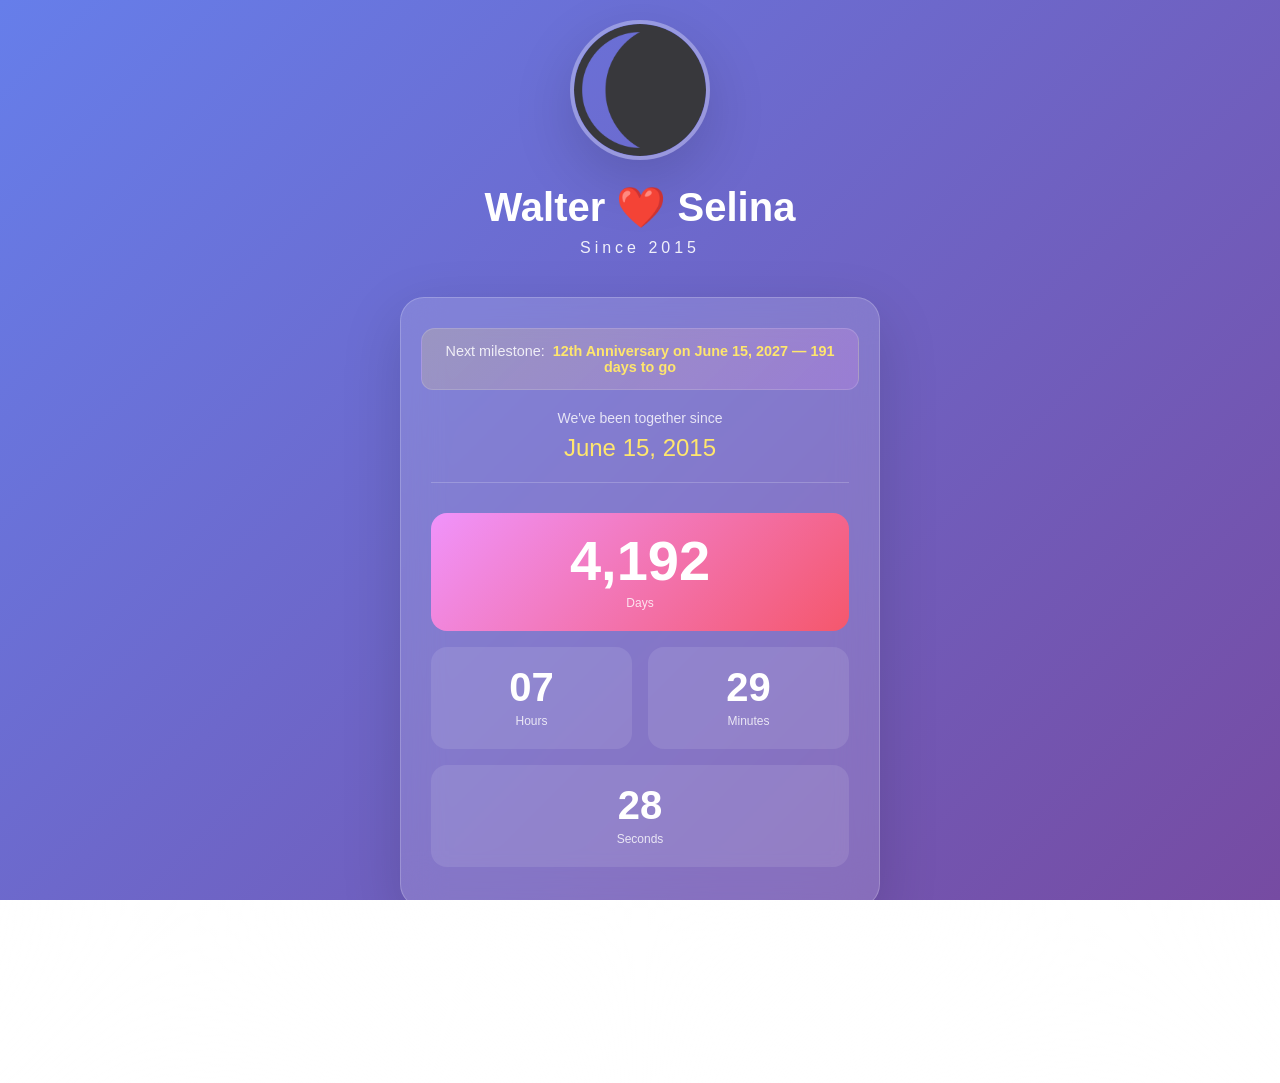
==== index.html @ 0cde4f19 "🎨 Palette: Improve quote widget accessibility and contextual guidance Co-authored-by: meetwk0916 <26" ====
<!DOCTYPE html>
<html lang="en">
<head>
    <meta charset="UTF-8">
    <meta name="viewport" content="width=device-width, initial-scale=1.0, maximum-scale=1.0, user-scalable=no, viewport-fit=cover">
    <meta http-equiv="X-UA-Compatible" content="IE=edge,chrome=1">
    <meta name="format-detection" content="telephone=no">
    <meta name="format-detection" content="email=no">
    <meta name="apple-mobile-web-app-capable" content="yes">
    <meta name="apple-mobile-web-app-status-bar-style" content="black-translucent">
    <meta name="renderer" content="webkit">

    <!-- SEO & Social -->
    <title>Walter & Selina ❤️</title>
    <meta name="description" content="Walter & Selina's love timer. Together since June 15, 2015.">
    <meta name="theme-color" content="#764ba2">
    <meta name="keywords" content="Walter, Selina, love, timer, anniversary">
    <link rel="canonical" href="https://meetwk0916.github.io/">

    <!-- Open Graph -->
    <meta property="og:title" content="Walter & Selina ❤️">
    <meta property="og:description" content="Walter & Selina's love timer. Together since June 15, 2015.">
    <meta property="og:type" content="website">
    <meta property="og:url" content="https://meetwk0916.github.io/">
    <meta property="og:image" content="https://meetwk0916.github.io/assets/img/logo.png">
    <meta property="og:site_name" content="Walter & Selina">

    <!-- Twitter -->
    <meta name="twitter:card" content="summary">
    <meta name="twitter:title" content="Walter & Selina ❤️">
    <meta name="twitter:description" content="Walter & Selina's love timer. Together since June 15, 2015.">
    <meta name="twitter:image" content="https://meetwk0916.github.io/assets/img/logo.png">

    <!-- Favicons -->
    <link rel="shortcut icon" href="/favicon.ico">
    <link rel="icon" type="image/png" href="/favicon.png">
    <link rel="apple-touch-icon" href="/assets/img/favicons/apple-icon-precomposed.png">

    <!-- Styles -->
    <link rel="stylesheet" href="assets/css/love-timer.css">
</head>
<body>
    <div class="bg-animation"></div>
    <canvas id="confettiCanvas" class="confetti-canvas"></canvas>
    <div class="container">
        <div class="profile">
            <img src="assets/img/logo.png" alt="Walter & Selina" class="avatar">
            <h1 class="names">Walter <span role="img" aria-label="love">❤️</span> Selina</h1>
            <p class="subtitle">Since 2015</p>
        </div>

        <div class="anniversary-banner" id="anniversaryBanner"></div>

        <div class="timer-card">
            <div class="milestone-info" id="milestoneInfo"></div>

            <div class="meet-date">
                <p class="meet-label">We've been together since</p>
                <p class="meet-value">June 15, 2015</p>
            </div>

            <div class="timer-grid">
                <div class="timer-item days">
                    <span class="timer-value" id="days">--</span>
                    <span class="timer-label">Days</span>
                </div>
                <div class="timer-item">
                    <span class="timer-value" id="hours">--</span>
                    <span class="timer-label">Hours</span>
                </div>
                <div class="timer-item">
                    <span class="timer-value" id="minutes">--</span>
                    <span class="timer-label">Minutes</span>
                </div>
                <div class="timer-item" style="grid-column: span 2;">
                    <span class="timer-value" id="seconds">--</span>
                    <span class="timer-label">Seconds</span>
                </div>
            </div>
        </div>

        <div class="quote" id="loveQuote" role="button" tabindex="0" aria-describedby="quoteHint" aria-live="polite">
            <div class="quote-text">Loading...</div>
            <div class="quote-author"></div>
            <div class="quote-hint" id="quoteHint"><span class="hint-mouse">Click</span><span class="hint-keyboard">Press Enter</span> for another quote</div>
        </div>
    </div>

    <script src="assets/js/love-timer.js"></script>
</body>
</html>
---- assets/css/love-timer.css ----
/**
 * Walter & Selina Love Timer Styles
 * A romantic, responsive love timer page.
 */

/* Base Reset */
* {
    margin: 0;
    padding: 0;
    box-sizing: border-box;
}

html, body {
    height: 100%;
    font-family: -apple-system, BlinkMacSystemFont, 'Segoe UI', sans-serif;
    background: linear-gradient(135deg, #667eea 0%, #764ba2 100%);
    color: white;
    overflow-x: hidden;
}

/* Animated Background */
.bg-animation {
    position: fixed;
    top: 0;
    left: 0;
    width: 100%;
    height: 100%;
    z-index: -1;
}

.bg-animation::before {
    content: '';
    position: absolute;
    top: -50%;
    left: -50%;
    width: 200%;
    height: 200%;
    background: repeating-conic-gradient(
        from 0deg at 50% 50%,
        transparent 0deg,
        rgba(255, 255, 255, 0.03) 1deg,
        transparent 2deg
    );
    animation: rotate 120s linear infinite;
}

@keyframes rotate {
    from { transform: rotate(0deg); }
    to { transform: rotate(360deg); }
}

/* Layout */
.container {
    min-height: 100vh;
    display: flex;
    flex-direction: column;
    justify-content: center;
    align-items: center;
    padding: 20px;
    position: relative;
    z-index: 1;
}

/* Profile Section */
.profile {
    text-align: center;
    margin-bottom: 40px;
    animation: fadeInDown 1s ease;
}

@keyframes fadeInDown {
    from {
        opacity: 0;
        transform: translateY(-30px);
    }
    to {
        opacity: 1;
        transform: translateY(0);
    }
}

.avatar {
    width: 140px;
    height: 140px;
    border-radius: 50%;
    border: 4px solid rgba(255, 255, 255, 0.3);
    box-shadow: 0 20px 60px rgba(0, 0, 0, 0.15);
    margin-bottom: 20px;
}

.names {
    font-size: 2.5rem;
    font-weight: 700;
    margin-bottom: 8px;
}

.names span {
    display: inline-block;
    animation: heartbeat 1.5s ease-in-out infinite;
}

@keyframes heartbeat {
    0%, 100% { transform: scale(1); }
    50% { transform: scale(1.1); }
}

.subtitle {
    font-size: 1rem;
    opacity: 0.9;
    letter-spacing: 4px;
}

/* Timer Card */
.timer-card {
    background: rgba(255, 255, 255, 0.15);
    backdrop-filter: blur(20px);
    -webkit-backdrop-filter: blur(20px);
    border-radius: 24px;
    padding: 40px 30px;
    width: 100%;
    max-width: 480px;
    box-shadow: 0 20px 60px rgba(0, 0, 0, 0.15);
    border: 1px solid rgba(255, 255, 255, 0.2);
    animation: fadeInUp 1s ease 0.3s both;
}

@keyframes fadeInUp {
    from {
        opacity: 0;
        transform: translateY(30px);
    }
    to {
        opacity: 1;
        transform: translateY(0);
    }
}

.meet-date {
    text-align: center;
    margin-bottom: 30px;
    padding-bottom: 20px;
    border-bottom: 1px solid rgba(255, 255, 255, 0.2);
}

.meet-label {
    font-size: 0.875rem;
    opacity: 0.8;
    margin-bottom: 8px;
}

.meet-value {
    font-size: 1.5rem;
    font-weight: 500;
    color: #FFE66D;
}

.timer-grid {
    display: grid;
    grid-template-columns: repeat(2, 1fr);
    gap: 16px;
}

.timer-item {
    background: rgba(255, 255, 255, 0.1);
    border-radius: 16px;
    padding: 20px 16px;
    text-align: center;
}

.timer-item.days {
    grid-column: span 2;
    background: linear-gradient(135deg, #f093fb 0%, #f5576c 100%);
}

.timer-value {
    font-size: 2.5rem;
    font-weight: 700;
    display: block;
    line-height: 1;
    margin-bottom: 4px;
}

.timer-item.days .timer-value {
    font-size: 3.5rem;
}

.timer-label {
    font-size: 0.75rem;
    opacity: 0.8;
}

/* Quote Section */
.quote {
    margin-top: 40px;
    text-align: center;
    font-style: italic;
    font-size: 1.1rem;
    opacity: 0.9;
    max-width: 450px;
    line-height: 1.8;
    animation: fadeIn 1s ease 0.6s both;
    min-height: 80px;
    display: flex;
    flex-direction: column;
    justify-content: center;
    cursor: pointer;
    transition: opacity 0.2s, transform 0.2s;
    padding: 10px;
    border-radius: 8px;
}

.quote:hover,
.quote:focus-visible {
    opacity: 1;
    transform: scale(1.02);
    background: rgba(255, 255, 255, 0.05);
    outline: 2px solid rgba(255, 255, 255, 0.3);
    outline-offset: 4px;
}

.quote-text {
    margin-bottom: 8px;
    transition: opacity 0.3s;
}

.quote-author {
    font-size: 0.9rem;
    opacity: 0.7;
    font-style: normal;
    transition: opacity 0.3s;
}

.quote-hint {
    font-size: 0.75rem;
    opacity: 0;
    font-style: normal;
    margin-top: 8px;
    transition: opacity 0.2s;
}

.quote:hover .quote-hint,
.quote:focus-visible .quote-hint {
    opacity: 0.7;
}

.hint-keyboard {
    display: none;
}

.quote:focus-visible .hint-mouse {
    display: none;
}

.quote:focus-visible .hint-keyboard {
    display: inline;
}

@keyframes fadeIn {
    from { opacity: 0; }
    to { opacity: 1; }
}

/* Mobile Responsiveness */
@media (max-width: 480px) {
    .names {
        font-size: 2rem;
    }

    .timer-value {
        font-size: 2rem;
    }

    .timer-item.days .timer-value {
        font-size: 2.8rem;
    }

    .avatar {
        width: 120px;
        height: 120px;
    }

    .quote {
        font-size: 1rem;
        padding: 0 10px;
    }
}

/* =========================================================
   Anniversary Milestones
   ========================================================= */

/* Confetti Canvas */
.confetti-canvas {
    position: fixed;
    top: 0;
    left: 0;
    width: 100%;
    height: 100%;
    pointer-events: none;
    z-index: 10;
}

/* Anniversary Banner (between profile and timer-card) */
.anniversary-banner {
    display: none;
    text-align: center;
    margin-bottom: 24px;
    animation: fadeInDown 1s ease both;
}

.anniversary-banner.is-visible {
    display: block;
    background: linear-gradient(135deg, rgba(240, 147, 251, 0.25) 0%, rgba(245, 87, 108, 0.25) 100%);
    backdrop-filter: blur(16px);
    -webkit-backdrop-filter: blur(16px);
    border-radius: 20px;
    padding: 24px 32px;
    border: 1px solid rgba(255, 255, 255, 0.25);
    box-shadow: 0 8px 32px rgba(240, 147, 251, 0.25);
    max-width: 480px;
    width: 100%;
    animation: fadeInDown 0.8s ease both, float 3s ease-in-out infinite;
}

.anniversary-title {
    font-size: 1.75rem;
    font-weight: 700;
    background: linear-gradient(135deg, #f093fb 0%, #f5576c 50%, #FFE66D 100%);
    -webkit-background-clip: text;
    -webkit-text-fill-color: transparent;
    background-clip: text;
    text-shadow: none;
    margin-bottom: 6px;
}

.anniversary-subtitle {
    font-size: 0.95rem;
    opacity: 0.9;
    font-weight: 500;
}

/* Milestone Info (inside timer-card, top) */
.milestone-info {
    display: none;
}

.milestone-info.is-visible {
    display: block;
    text-align: center;
    margin: -10px -10px 20px -10px;
    padding: 14px 16px;
    background: linear-gradient(135deg, rgba(255, 230, 109, 0.2) 0%, rgba(240, 147, 251, 0.2) 100%);
    border-radius: 14px 14px 12px 12px;
    border: 1px solid rgba(255, 255, 255, 0.15);
    font-size: 0.9rem;
    animation: fadeIn 0.8s ease both;
}

.milestone-label {
    opacity: 0.85;
    margin-right: 4px;
}

.milestone-value {
    font-weight: 700;
    color: #FFE66D;
}

/* Anniversary Active State for Timer Card */
.timer-card.is-anniversary {
    border: 2px solid rgba(255, 230, 109, 0.6);
    box-shadow: 0 0 40px rgba(240, 147, 251, 0.3), 0 20px 60px rgba(0, 0, 0, 0.15);
    animation: anniversaryGlow 2s ease-in-out infinite alternate;
}

@keyframes anniversaryGlow {
    from {
        box-shadow: 0 0 40px rgba(240, 147, 251, 0.3), 0 20px 60px rgba(0, 0, 0, 0.15);
    }
    to {
        box-shadow: 0 0 60px rgba(255, 230, 109, 0.4), 0 20px 60px rgba(0, 0, 0, 0.15);
    }
}

@keyframes float {
    0%, 100% { transform: translateY(0); }
    50% { transform: translateY(-6px); }
}

/* Mobile adjustments for anniversary */
@media (max-width: 480px) {
    .anniversary-title {
        font-size: 1.35rem;
    }

    .anniversary-banner.is-visible {
        padding: 18px 20px;
        margin-bottom: 16px;
    }

    .milestone-info.is-visible {
        font-size: 0.82rem;
        margin: -6px -6px 14px -6px;
        padding: 10px 12px;
    }
}
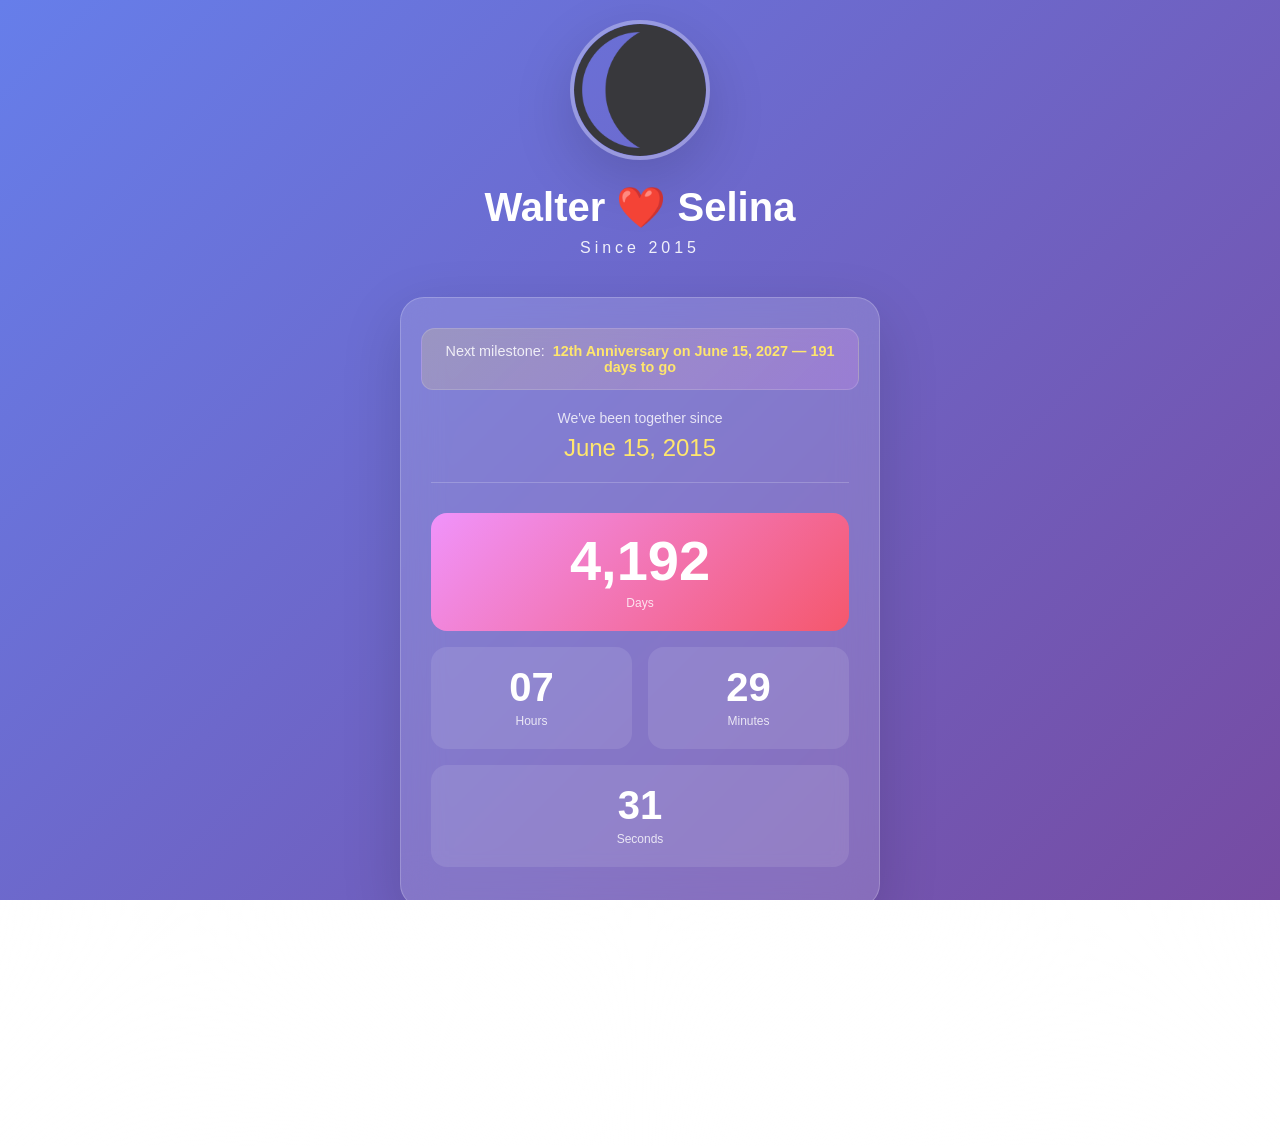
==== commit cd48d123: "🎨 Palette: Improve quote generator accessibility and keyboard hints Co-authored-by: meetwk0916 <2645" ====
--- a/index.html
+++ b/index.html
@@ -79,10 +79,10 @@
             </div>
         </div>
 
-        <div class="quote" id="loveQuote" role="button" tabindex="0" aria-describedby="quoteHint" aria-live="polite">
-            <div class="quote-text">Loading...</div>
-            <div class="quote-author"></div>
-            <div class="quote-hint" id="quoteHint"><span class="hint-mouse">Click</span><span class="hint-keyboard">Press Enter</span> for another quote</div>
+        <div class="quote" id="loveQuote" role="button" tabindex="0" aria-describedby="quoteHint">
+            <div class="quote-text" aria-live="polite">Loading...</div>
+            <div class="quote-author" aria-live="polite"></div>
+            <div class="quote-hint" id="quoteHint">Click or press Enter for another quote</div>
         </div>
     </div>
 
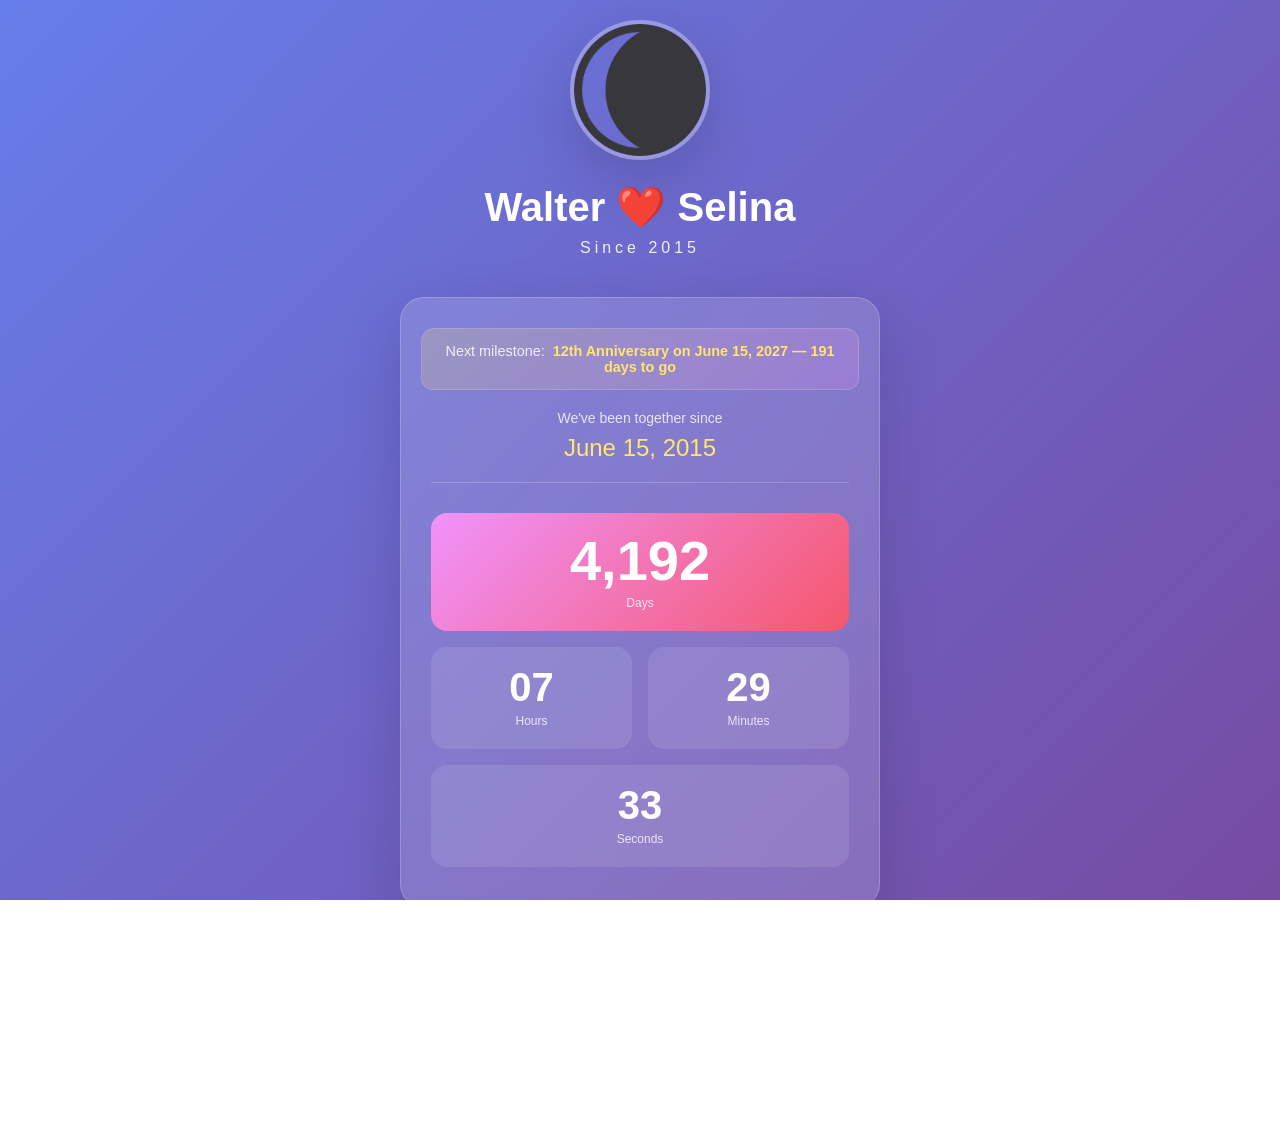
==== commit e72d28a1: "🎨 Palette: Improve quote interaction accessibility - Added `aria-live="polite"` to the quote contain" ====
--- a/index.html
+++ b/index.html
@@ -79,9 +79,9 @@
             </div>
         </div>
 
-        <div class="quote" id="loveQuote" role="button" tabindex="0" aria-describedby="quoteHint">
-            <div class="quote-text" aria-live="polite">Loading...</div>
-            <div class="quote-author" aria-live="polite"></div>
+        <div class="quote" id="loveQuote" role="button" tabindex="0" aria-describedby="quoteHint" aria-live="polite">
+            <div class="quote-text">Loading...</div>
+            <div class="quote-author"></div>
             <div class="quote-hint" id="quoteHint">Click or press Enter for another quote</div>
         </div>
     </div>
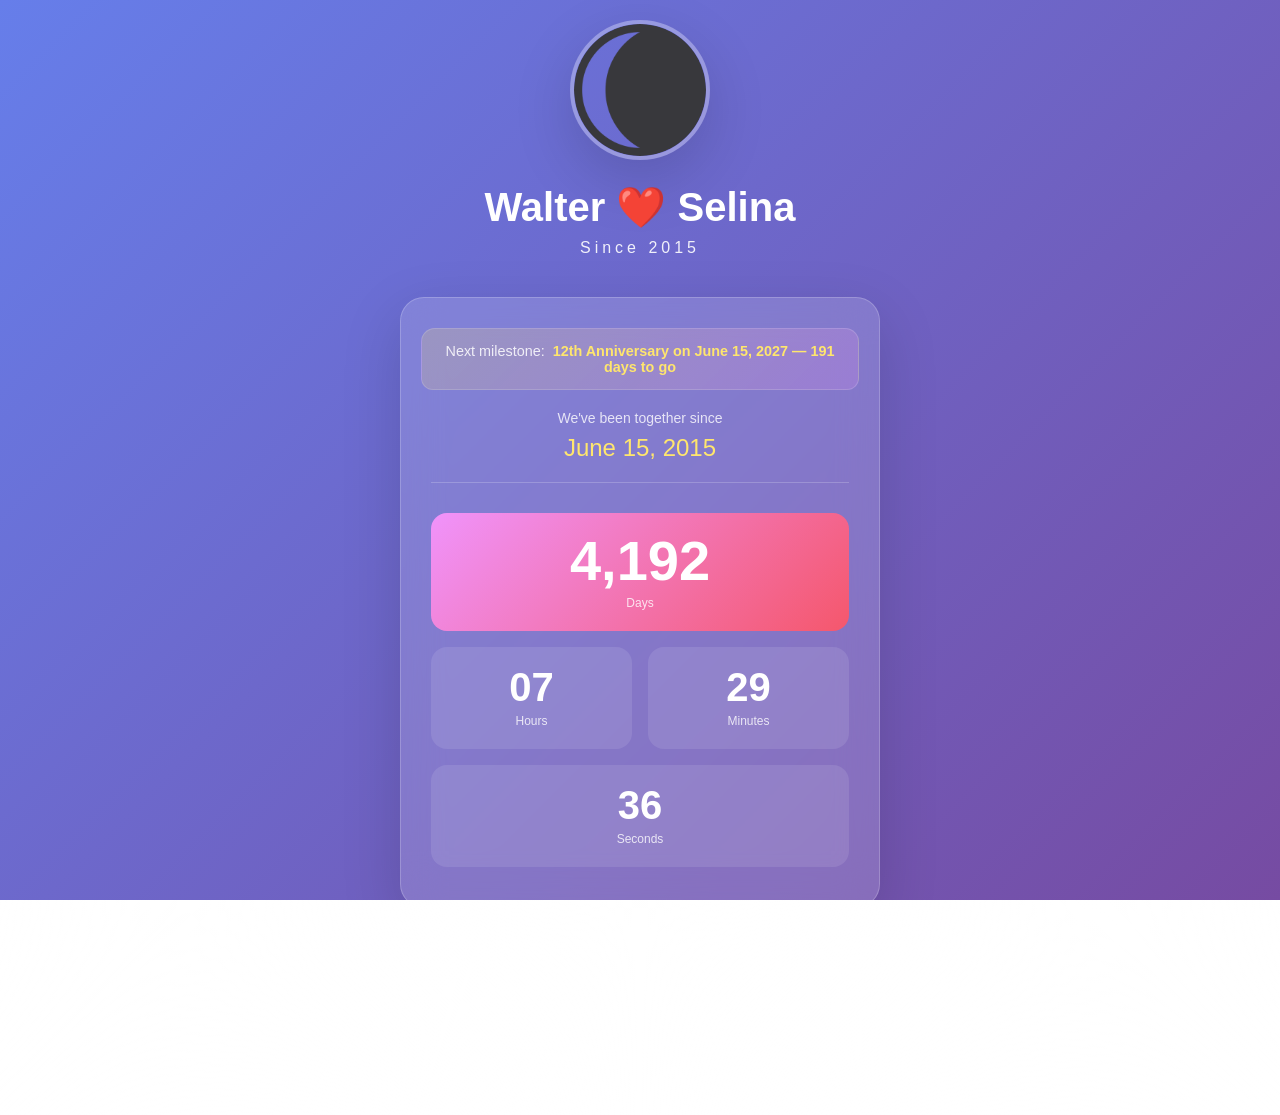
==== commit 9537723f: "🎨 Palette: Inclusive interaction hints & dynamic content accessibility - Added `aria-live="polite"` " ====
--- a/index.html
+++ b/index.html
@@ -49,10 +49,10 @@
             <p class="subtitle">Since 2015</p>
         </div>
 
-        <div class="anniversary-banner" id="anniversaryBanner"></div>
+        <div class="anniversary-banner" id="anniversaryBanner" aria-live="polite"></div>
 
         <div class="timer-card">
-            <div class="milestone-info" id="milestoneInfo"></div>
+            <div class="milestone-info" id="milestoneInfo" aria-live="polite"></div>
 
             <div class="meet-date">
                 <p class="meet-label">We've been together since</p>
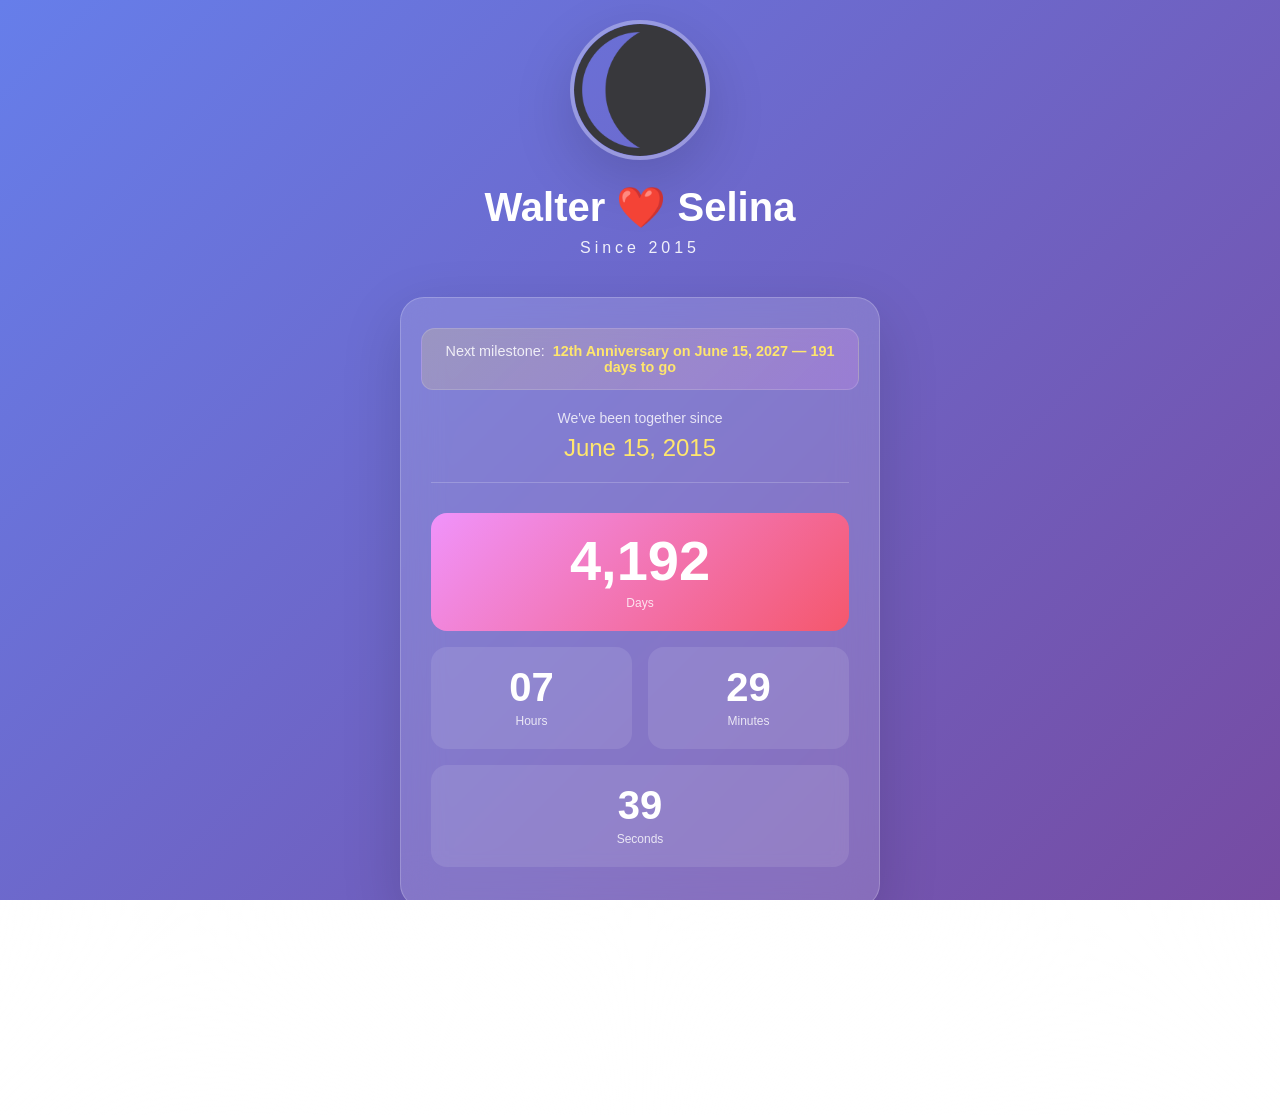
==== commit f4417e6b: "🎨 Palette: Enhance quote container accessibility and interactions Co-authored-by: meetwk0916 <264559" ====
--- a/index.html
+++ b/index.html
@@ -49,10 +49,10 @@
             <p class="subtitle">Since 2015</p>
         </div>
 
-        <div class="anniversary-banner" id="anniversaryBanner" aria-live="polite"></div>
+        <div class="anniversary-banner" id="anniversaryBanner"></div>
 
         <div class="timer-card">
-            <div class="milestone-info" id="milestoneInfo" aria-live="polite"></div>
+            <div class="milestone-info" id="milestoneInfo"></div>
 
             <div class="meet-date">
                 <p class="meet-label">We've been together since</p>
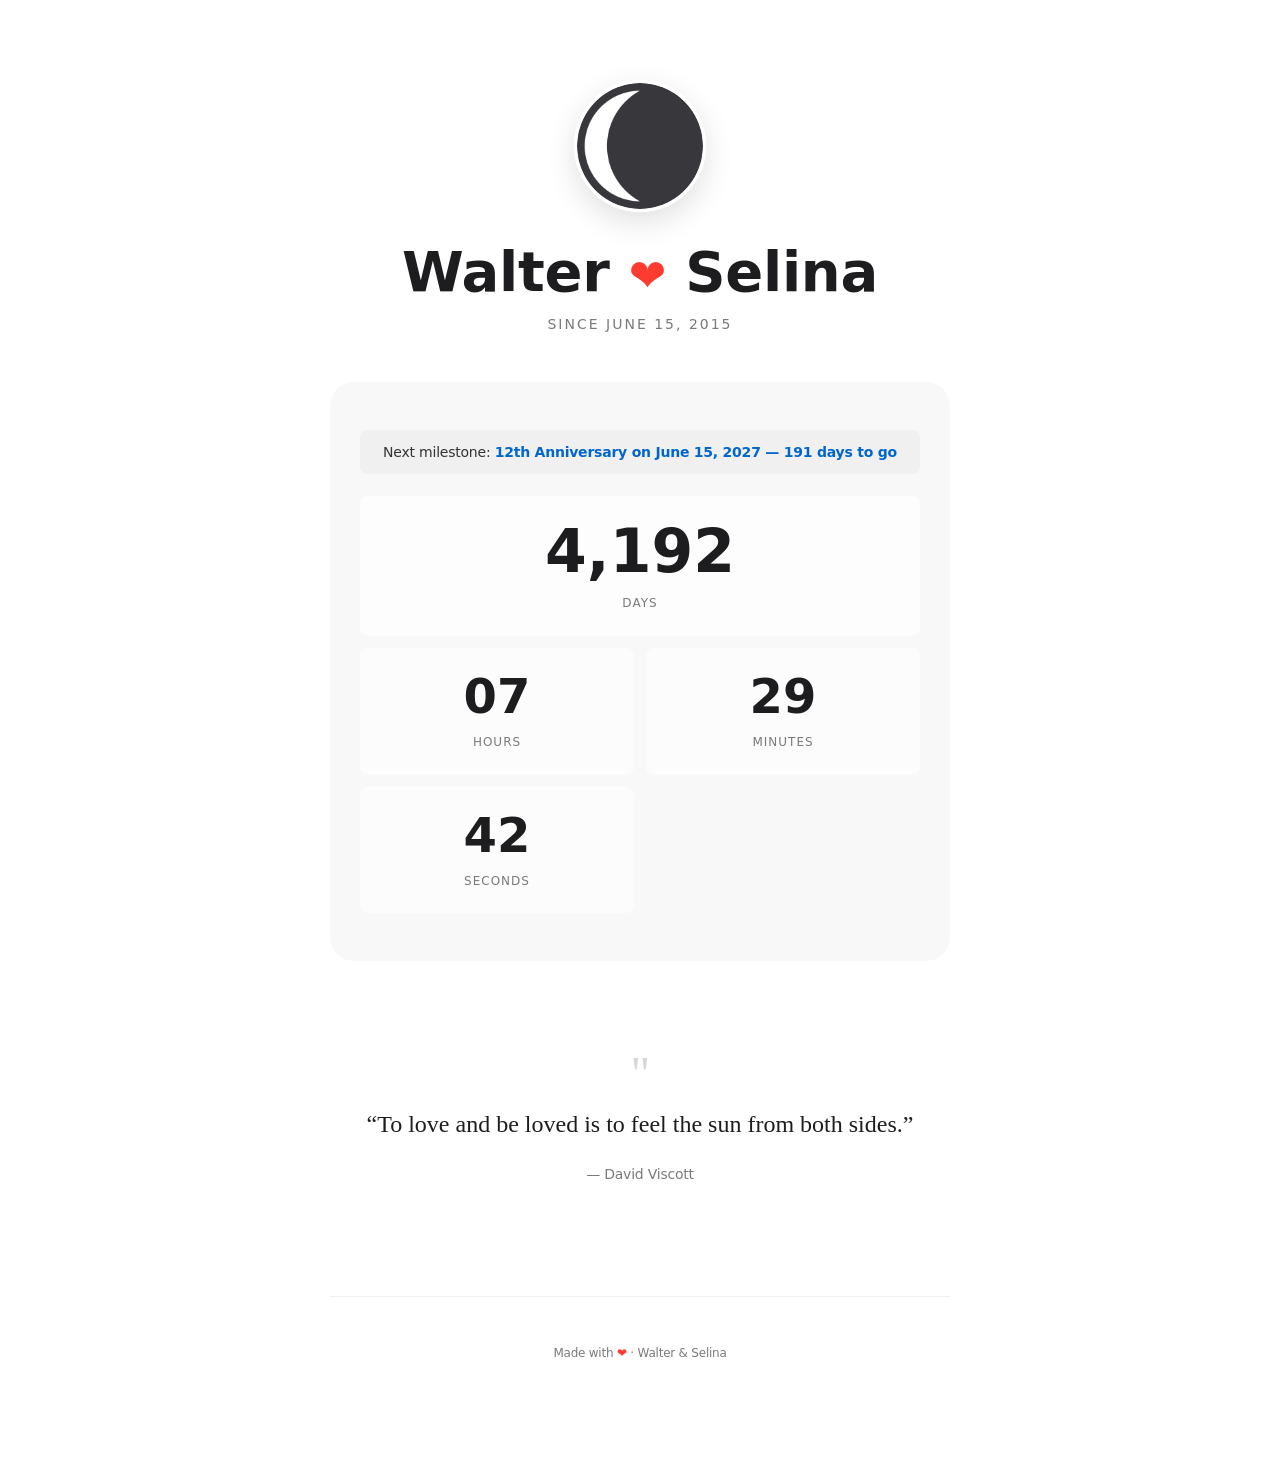
==== commit b8efcbba: "♻️ redesign: Apple DESIGN.md style for love timer homepage Complete visual overhaul inspired by Appl" ====
--- a/index.html
+++ b/index.html
@@ -2,18 +2,17 @@
 <html lang="en">
 <head>
     <meta charset="UTF-8">
-    <meta name="viewport" content="width=device-width, initial-scale=1.0, maximum-scale=1.0, user-scalable=no, viewport-fit=cover">
+    <meta name="viewport" content="width=device-width, initial-scale=1.0, viewport-fit=cover">
     <meta http-equiv="X-UA-Compatible" content="IE=edge,chrome=1">
-    <meta name="format-detection" content="telephone=no">
-    <meta name="format-detection" content="email=no">
+    <meta name="format-detection" content="telephone=no,email=no">
     <meta name="apple-mobile-web-app-capable" content="yes">
     <meta name="apple-mobile-web-app-status-bar-style" content="black-translucent">
     <meta name="renderer" content="webkit">
+    <meta name="theme-color" content="#ffffff">
 
     <!-- SEO & Social -->
-    <title>Walter & Selina ❤️</title>
+    <title>Walter &amp; Selina ❤️</title>
     <meta name="description" content="Walter & Selina's love timer. Together since June 15, 2015.">
-    <meta name="theme-color" content="#764ba2">
     <meta name="keywords" content="Walter, Selina, love, timer, anniversary">
     <link rel="canonical" href="https://meetwk0916.github.io/">
 
@@ -36,56 +35,859 @@
     <link rel="icon" type="image/png" href="/favicon.png">
     <link rel="apple-touch-icon" href="/assets/img/favicons/apple-icon-precomposed.png">
 
-    <!-- Styles -->
-    <link rel="stylesheet" href="assets/css/love-timer.css">
+    <style>
+        /* =========================================================
+           Apple Design Tokens — Walter ❤️ Selina Love Timer
+           Inspired by Apple's DESIGN.md
+           ========================================================= */
+
+        /* --- Apple Color Tokens --- */
+        :root {
+            --canvas: #ffffff;
+            --canvas-parchment: #f5f5f7;
+            --ink: #1d1d1f;
+            --ink-muted-80: #333333;
+            --ink-muted-48: #7a7a7a;
+            --primary: #0066cc;
+            --primary-focus: #0071e3;
+            --primary-on-dark: #2997ff;
+            --hairline: #e0e0e0;
+            --divider-soft: #f0f0f0;
+
+            /* Typography tokens */
+            --font-display: "SF Pro Display", "SF Pro Text", system-ui, -apple-system, BlinkMacSystemFont, "Helvetica Neue", sans-serif;
+            --font-body: "SF Pro Text", "SF Pro Display", system-ui, -apple-system, BlinkMacSystemFont, "Helvetica Neue", sans-serif;
+
+            /* Rounded tokens */
+            --radius-sm: 8px;
+            --radius-md: 14px;
+            --radius-lg: 18px;
+            --radius-xl: 24px;
+            --radius-pill: 9999px;
+
+            /* Spacing tokens */
+            --space-xs: 5px;
+            --space-sm: 12px;
+            --space-md: 22px;
+            --space-lg: 30px;
+            --space-xl: 48px;
+            --space-2xl: 64px;
+            --space-3xl: 80px;
+            --space-section: 100px;
+        }
+
+        /* --- Reset --- */
+        *, *::before, *::after {
+            margin: 0;
+            padding: 0;
+            box-sizing: border-box;
+        }
+
+        html {
+            -webkit-font-smoothing: antialiased;
+            -moz-osx-font-smoothing: grayscale;
+            text-rendering: optimizeLegibility;
+        }
+
+        body {
+            font-family: var(--font-body);
+            font-size: 17px;
+            font-weight: 400;
+            line-height: 1.47;
+            letter-spacing: -0.374px;
+            color: var(--ink);
+            background: var(--canvas);
+            overflow-x: hidden;
+            min-height: 100dvh;
+            display: flex;
+            flex-direction: column;
+            align-items: center;
+        }
+
+        /* --- Confetti Canvas (fixed overlay) --- */
+        #confettiCanvas {
+            position: fixed;
+            top: 0;
+            left: 0;
+            width: 100%;
+            height: 100%;
+            pointer-events: none;
+            z-index: 100;
+        }
+
+        /* --- Main Container --- */
+        main {
+            width: 100%;
+            max-width: 680px;
+            padding: var(--space-3xl) var(--space-lg) var(--space-2xl);
+            display: flex;
+            flex-direction: column;
+            align-items: center;
+        }
+
+        /* =========================================================
+           Profile Section
+           ========================================================= */
+
+        .profile-section {
+            display: flex;
+            flex-direction: column;
+            align-items: center;
+            text-align: center;
+            padding-bottom: var(--space-xl);
+        }
+
+        .avatar {
+            width: 132px;
+            height: 132px;
+            border-radius: 50%;
+            border: 3px solid var(--canvas);
+            box-shadow: 0 10px 30px rgba(0, 0, 0, 0.12);
+            margin-bottom: var(--space-lg);
+            display: block;
+            /* product photo — single shadow allowed */
+        }
+
+        .hero-name {
+            font-family: var(--font-display);
+            font-size: 48px;
+            font-weight: 600;
+            line-height: 1.07;
+            letter-spacing: -0.28px;
+            color: var(--ink);
+            margin-bottom: var(--space-sm);
+        }
+
+        .hero-name .heart-emoji {
+            display: inline-block;
+            font-size: 0.8em;
+            vertical-align: middle;
+            color: #ff3b30;
+        }
+
+        .since-date {
+            font-family: var(--font-body);
+            font-size: 14px;
+            font-weight: 400;
+            line-height: 1.43;
+            letter-spacing: -0.224px;
+            color: var(--ink-muted-48);
+            text-transform: uppercase;
+            letter-spacing: 2px;
+        }
+
+        /* =========================================================
+           Anniversary Banner
+           ========================================================= */
+
+        .anniversary-banner {
+            display: none;
+            width: 100%;
+            text-align: center;
+            padding: var(--space-lg) var(--space-md);
+            margin-bottom: var(--space-md);
+            background: var(--canvas-parchment);
+            border-radius: var(--radius-xl);
+            animation: fadeScaleIn 0.8s ease both;
+        }
+
+        .anniversary-banner.is-visible {
+            display: block;
+        }
+
+        .anniversary-title {
+            font-family: var(--font-display);
+            font-size: 28px;
+            font-weight: 600;
+            line-height: 1.14;
+            letter-spacing: 0.196px;
+            color: var(--primary);
+            margin-bottom: var(--space-xs);
+        }
+
+        .anniversary-subtitle {
+            font-family: var(--font-body);
+            font-size: 14px;
+            font-weight: 400;
+            line-height: 1.43;
+            letter-spacing: -0.224px;
+            color: var(--ink-muted-48);
+        }
+
+        @keyframes fadeScaleIn {
+            from {
+                opacity: 0;
+                transform: scale(0.96);
+            }
+            to {
+                opacity: 1;
+                transform: scale(1);
+            }
+        }
+
+        /* =========================================================
+           Timer Card — Frosted Glass
+           ========================================================= */
+
+        .timer-card {
+            width: 100%;
+            background: rgba(245, 245, 247, 0.72);
+            backdrop-filter: blur(20px) saturate(180%);
+            -webkit-backdrop-filter: blur(20px) saturate(180%);
+            border-radius: var(--radius-xl);
+            padding: var(--space-xl) var(--space-lg);
+            margin-bottom: var(--space-2xl);
+            /* No shadow — UI chrome does not cast shadows in Apple design */
+        }
+
+        .milestone-info {
+            display: none;
+            text-align: center;
+            margin-bottom: var(--space-md);
+            padding: var(--space-sm) var(--space-md);
+            background: var(--divider-soft);
+            border-radius: var(--radius-sm);
+            font-size: 14px;
+            font-weight: 400;
+            line-height: 1.43;
+            letter-spacing: -0.224px;
+            color: var(--ink-muted-80);
+        }
+
+        .milestone-info.is-visible {
+            display: block;
+        }
+
+        .milestone-value {
+            color: var(--primary);
+            font-weight: 600;
+        }
+
+        /* --- Timer Grid --- */
+        .timer-grid {
+            display: grid;
+            grid-template-columns: 1fr 1fr;
+            gap: var(--space-sm);
+        }
+
+        .timer-item {
+            background: rgba(255, 255, 255, 0.55);
+            border-radius: var(--radius-sm);
+            padding: var(--space-md) var(--space-sm);
+            text-align: center;
+            /* No shadow — Apple rule */
+        }
+
+        .timer-item.days {
+            grid-column: 1 / -1;
+            background: rgba(255, 255, 255, 0.7);
+        }
+
+        .timer-value {
+            font-family: var(--font-display);
+            font-size: 40px;
+            font-weight: 600;
+            line-height: 1.1;
+            letter-spacing: 0;
+            font-variant-numeric: tabular-nums;
+            display: block;
+            color: var(--ink);
+            margin-bottom: var(--space-xs);
+        }
+
+        .timer-item.days .timer-value {
+            font-size: 52px;
+        }
+
+        .timer-label {
+            font-family: var(--font-body);
+            font-size: 12px;
+            font-weight: 400;
+            line-height: 1.0;
+            letter-spacing: -0.12px;
+            color: var(--ink-muted-48);
+            text-transform: uppercase;
+            letter-spacing: 1px;
+        }
+
+        /* Anniversary glow (very subtle, on border only) */
+        .timer-card.is-anniversary {
+            border: 1.5px solid var(--primary);
+        }
+
+        /* =========================================================
+           Quote Section
+           ========================================================= */
+
+        .quote-section {
+            width: 100%;
+            text-align: center;
+            cursor: pointer;
+            padding: var(--space-lg) var(--space-md);
+            margin-bottom: var(--space-xl);
+            border-radius: var(--radius-lg);
+            transition: background 0.2s ease;
+            min-height: 120px;
+            display: flex;
+            flex-direction: column;
+            align-items: center;
+            justify-content: center;
+            outline: none;
+        }
+
+        .quote-section:hover,
+        .quote-section:focus-visible {
+            background: var(--canvas-parchment);
+        }
+
+        .quote-section:focus-visible {
+            outline: 2px solid var(--primary-focus);
+            outline-offset: 2px;
+        }
+
+        .quote-mark {
+            font-family: "Georgia", "Times New Roman", serif;
+            font-size: 48px;
+            font-weight: 400;
+            line-height: 0.8;
+            color: var(--ink-muted-48);
+            opacity: 0.3;
+            margin-bottom: var(--space-sm);
+            user-select: none;
+        }
+
+        .quote-text {
+            font-family: "Georgia", "Times New Roman", serif;
+            font-size: 22px;
+            font-weight: 400;
+            line-height: 1.5;
+            letter-spacing: 0;
+            color: var(--ink);
+            transition: opacity 0.3s ease;
+            max-width: 580px;
+            margin: 0 auto;
+        }
+
+        .quote-author {
+            font-family: var(--font-body);
+            font-size: 14px;
+            font-weight: 400;
+            line-height: 1.43;
+            letter-spacing: -0.224px;
+            color: var(--ink-muted-48);
+            margin-top: var(--space-md);
+            transition: opacity 0.3s ease;
+        }
+
+        .quote-hint {
+            font-family: var(--font-body);
+            font-size: 12px;
+            font-weight: 400;
+            line-height: 1.0;
+            letter-spacing: -0.12px;
+            color: var(--primary);
+            margin-top: var(--space-md);
+            opacity: 0;
+            transition: opacity 0.2s ease;
+        }
+
+        .quote-section:hover .quote-hint,
+        .quote-section:focus-visible .quote-hint {
+            opacity: 0.7;
+        }
+
+        /* =========================================================
+           Footer
+           ========================================================= */
+
+        .page-footer {
+            width: 100%;
+            max-width: 680px;
+            padding: var(--space-xl) var(--space-lg);
+            text-align: center;
+            border-top: 1px solid var(--divider-soft);
+            margin-top: auto;
+        }
+
+        .footer-text {
+            font-family: var(--font-body);
+            font-size: 12px;
+            font-weight: 400;
+            line-height: 1.43;
+            letter-spacing: -0.224px;
+            color: var(--ink-muted-48);
+        }
+
+        .footer-heart {
+            color: #ff3b30;
+        }
+
+        /* =========================================================
+           Responsive
+           ========================================================= */
+
+        @media (max-width: 734px) {
+            main {
+                padding: var(--space-2xl) var(--space-md) var(--space-xl);
+            }
+
+            .hero-name {
+                font-size: 36px;
+                letter-spacing: -0.2px;
+            }
+
+            .avatar {
+                width: 108px;
+                height: 108px;
+                margin-bottom: var(--space-md);
+            }
+
+            .timer-card {
+                padding: var(--space-lg) var(--space-md);
+            }
+
+            .timer-value {
+                font-size: 32px;
+            }
+
+            .timer-item.days .timer-value {
+                font-size: 40px;
+            }
+
+            .timer-grid {
+                gap: var(--space-xs);
+            }
+
+            .timer-item {
+                padding: var(--space-sm) var(--space-xs);
+            }
+
+            .quote-text {
+                font-size: 19px;
+            }
+        }
+
+        @media (max-width: 480px) {
+            .hero-name {
+                font-size: 28px;
+                letter-spacing: -0.15px;
+            }
+
+            .avatar {
+                width: 88px;
+                height: 88px;
+            }
+
+            .timer-value {
+                font-size: 26px;
+            }
+
+            .timer-item.days .timer-value {
+                font-size: 34px;
+            }
+
+            .timer-label {
+                font-size: 10px;
+            }
+
+            .quote-text {
+                font-size: 17px;
+            }
+
+            .anniversary-title {
+                font-size: 22px;
+            }
+        }
+
+        @media (min-width: 1068px) {
+            .hero-name {
+                font-size: 56px;
+            }
+
+            .timer-value {
+                font-size: 48px;
+            }
+
+            .timer-item.days .timer-value {
+                font-size: 60px;
+            }
+
+            .quote-text {
+                font-size: 24px;
+            }
+        }
+
+        /* =========================================================
+           Utility Animations
+           ========================================================= */
+
+        @keyframes fadeIn {
+            from { opacity: 0; }
+            to   { opacity: 1; }
+        }
+
+        @keyframes slideUp {
+            from {
+                opacity: 0;
+                transform: translateY(12px);
+            }
+            to {
+                opacity: 1;
+                transform: translateY(0);
+            }
+        }
+
+        .animate-in {
+            animation: slideUp 0.6s ease both;
+        }
+
+        .animate-in-delay-1 { animation-delay: 0.1s; }
+        .animate-in-delay-2 { animation-delay: 0.2s; }
+        .animate-in-delay-3 { animation-delay: 0.3s; }
+    </style>
 </head>
 <body>
-    <div class="bg-animation"></div>
-    <canvas id="confettiCanvas" class="confetti-canvas"></canvas>
-    <div class="container">
-        <div class="profile">
-            <img src="assets/img/logo.png" alt="Walter & Selina" class="avatar">
-            <h1 class="names">Walter <span role="img" aria-label="love">❤️</span> Selina</h1>
-            <p class="subtitle">Since 2015</p>
-        </div>
-
-        <div class="anniversary-banner" id="anniversaryBanner"></div>
-
-        <div class="timer-card">
-            <div class="milestone-info" id="milestoneInfo"></div>
-
-            <div class="meet-date">
-                <p class="meet-label">We've been together since</p>
-                <p class="meet-value">June 15, 2015</p>
-            </div>
+
+    <!-- Confetti Canvas -->
+    <canvas id="confettiCanvas" aria-hidden="true"></canvas>
+
+    <!-- Main Content -->
+    <main>
+        <!-- Profile -->
+        <section class="profile-section animate-in animate-in-delay-1">
+            <img src="assets/img/logo.png" alt="Walter & Selina" class="avatar" width="132" height="132">
+            <h1 class="hero-name">Walter <span class="heart-emoji" role="img" aria-label="love">❤️</span> Selina</h1>
+            <p class="since-date">Since June 15, 2015</p>
+        </section>
+
+        <!-- Anniversary Banner -->
+        <div id="anniversaryBanner" class="anniversary-banner" aria-live="polite"></div>
+
+        <!-- Timer Card (Frosted Glass) -->
+        <div class="timer-card animate-in animate-in-delay-2" id="timerCard">
+            <div id="milestoneInfo" class="milestone-info"></div>
 
             <div class="timer-grid">
                 <div class="timer-item days">
-                    <span class="timer-value" id="days">--</span>
+                    <span class="timer-value" id="days" aria-label="days">--</span>
                     <span class="timer-label">Days</span>
                 </div>
                 <div class="timer-item">
-                    <span class="timer-value" id="hours">--</span>
+                    <span class="timer-value" id="hours" aria-label="hours">--</span>
                     <span class="timer-label">Hours</span>
                 </div>
                 <div class="timer-item">
-                    <span class="timer-value" id="minutes">--</span>
+                    <span class="timer-value" id="minutes" aria-label="minutes">--</span>
                     <span class="timer-label">Minutes</span>
                 </div>
-                <div class="timer-item" style="grid-column: span 2;">
-                    <span class="timer-value" id="seconds">--</span>
+                <div class="timer-item">
+                    <span class="timer-value" id="seconds" aria-label="seconds">--</span>
                     <span class="timer-label">Seconds</span>
                 </div>
             </div>
         </div>
 
-        <div class="quote" id="loveQuote" role="button" tabindex="0" aria-describedby="quoteHint" aria-live="polite">
-            <div class="quote-text">Loading...</div>
-            <div class="quote-author"></div>
-            <div class="quote-hint" id="quoteHint">Click or press Enter for another quote</div>
+        <!-- Quote Section -->
+        <div class="quote-section animate-in animate-in-delay-3"
+             id="loveQuote"
+             role="button"
+             tabindex="0"
+             aria-label="Click to see another love quote">
+            <div class="quote-mark" aria-hidden="true">"</div>
+            <div class="quote-text" id="quoteText">Loading...</div>
+            <div class="quote-author" id="quoteAuthor"></div>
+            <div class="quote-hint">Click for another quote</div>
         </div>
-    </div>
-
-    <script src="assets/js/love-timer.js"></script>
+
+        <!-- Footer -->
+        <footer class="page-footer">
+            <p class="footer-text">Made with <span class="footer-heart">❤️</span> &middot; Walter &amp; Selina</p>
+        </footer>
+    </main>
+
+    <script>
+        /* =========================================================
+           Walter ❤️ Selina Love Timer — Apple Style
+           All functionality preserved: timer, quotes, confetti, anniversaries
+           ========================================================= */
+
+        (function () {
+            'use strict';
+
+            // ─── Configuration ───────────────────────────────────────
+            const MEET_DATE = new Date(2015, 5, 15, 0, 0, 0);
+            const MS_DAY  = 86400000;
+            const MS_HOUR = 3600000;
+            const MS_MIN  = 60000;
+            const MS_SEC  = 1000;
+
+            // ─── Love Quotes ─────────────────────────────────────────
+            const loveQuotes = [
+                { text: "Love is composed of a single soul inhabiting two bodies.", author: "Aristotle" },
+                { text: "The best thing to hold onto in life is each other.", author: "Audrey Hepburn" },
+                { text: "I have found the one whom my soul loves.", author: "Song of Solomon" },
+                { text: "In all the world, there is no heart for me like yours.", author: "Maya Angelou" },
+                { text: "To love and be loved is to feel the sun from both sides.", author: "David Viscott" },
+                { text: "You don't love someone for their looks, or their clothes, or for their fancy car, but because they sing a song only you can hear.", author: "Oscar Wilde" },
+                { text: "If I know what love is, it is because of you.", author: "Hermann Hesse" },
+                { text: "I would rather spend one lifetime with you, than face all the ages of this world alone.", author: "J.R.R. Tolkien" },
+                { text: "You are my sun, my moon, and all my stars.", author: "E.E. Cummings" },
+                { text: "Being deeply loved by someone gives you strength, while loving someone deeply gives you courage.", author: "Lao Tzu" },
+                { text: "Love isn't something you find. Love is something that finds you.", author: "Loretta Young" },
+                { text: "The greatest thing you'll ever learn is just to love and be loved in return.", author: "Eden Ahbez" },
+                { text: "I saw that you were perfect, and so I loved you. Then I saw that you were not perfect and I loved you even more.", author: "Angelita Lim" },
+                { text: "You are the finest, loveliest, tenderest, and most beautiful person I have ever known—and even that is an understatement.", author: "F. Scott Fitzgerald" },
+                { text: "For the two of us, home isn't a place. It is a person. And we are finally home.", author: "Stephanie Perkins" },
+                { text: "I've tried so many times to think of a new way to say it, and it's still I love you.", author: "Zelda Fitzgerald" },
+                { text: "I swear I couldn't love you more than I do right now, and yet I know I will tomorrow.", author: "Leo Christopher" },
+                { text: "If you live to be a hundred, I want to live to be a hundred minus one day so I never have to live without you.", author: "A.A. Milne" },
+                { text: "To the world you may be one person, but to one person you are the world.", author: "Bill Wilson" },
+                { text: "Love is not about how many days, months, or years you have been together. Love is about how much you love each other every single day.", author: "Unknown" }
+            ];
+
+            // ─── DOM Cache ───────────────────────────────────────────
+            const $ = (sel, ctx) => (ctx || document).querySelector(sel);
+
+            const els = {
+                days:      $('#days'),
+                hours:     $('#hours'),
+                minutes:   $('#minutes'),
+                seconds:   $('#seconds'),
+                quote:     $('#loveQuote'),
+                quoteText: $('#quoteText'),
+                quoteAuthor: $('#quoteAuthor'),
+                banner:    $('#anniversaryBanner'),
+                milestone: $('#milestoneInfo'),
+                timerCard: $('#timerCard'),
+                canvas:    $('#confettiCanvas')
+            };
+
+            let lastQuoteIdx = -1;
+
+            // ─── Timer ───────────────────────────────────────────────
+            function updateTimer() {
+                var now = Date.now();
+                var diff = now - MEET_DATE.getTime();
+
+                var days    = Math.floor(diff / MS_DAY);
+                var hours   = Math.floor((diff % MS_DAY) / MS_HOUR);
+                var minutes = Math.floor((diff % MS_HOUR) / MS_MIN);
+                var seconds = Math.floor((diff % MS_MIN) / MS_SEC);
+
+                if (els.days)    els.days.textContent    = days.toLocaleString();
+                if (els.hours)   els.hours.textContent   = String(hours).padStart(2, '0');
+                if (els.minutes) els.minutes.textContent = String(minutes).padStart(2, '0');
+                if (els.seconds) els.seconds.textContent = String(seconds).padStart(2, '0');
+            }
+
+            // ─── Quotes ──────────────────────────────────────────────
+            function showQuote() {
+                if (!els.quoteText || !els.quoteAuthor) return;
+
+                var idx;
+                if (loveQuotes.length > 1) {
+                    do { idx = Math.floor(Math.random() * loveQuotes.length); }
+                    while (idx === lastQuoteIdx);
+                } else {
+                    idx = 0;
+                }
+                lastQuoteIdx = idx;
+                var q = loveQuotes[idx];
+
+                // Crossfade
+                els.quoteText.style.opacity = '0';
+                els.quoteAuthor.style.opacity = '0';
+
+                setTimeout(function () {
+                    els.quoteText.textContent = '\u201c' + q.text + '\u201d';
+                    els.quoteAuthor.textContent = '\u2014 ' + q.author;
+                    els.quoteText.style.opacity = '1';
+                    els.quoteAuthor.style.opacity = '1';
+                }, 250);
+            }
+
+            // ─── Anniversary ─────────────────────────────────────────
+            function getOrdinal(n) {
+                var s = ['th', 'st', 'nd', 'rd'];
+                var v = n % 100;
+                return n + (s[(v - 20) % 10] || s[v] || s[0]);
+            }
+
+            function getAnniversaryInfo() {
+                var now = new Date();
+                var y = now.getFullYear();
+                var m = now.getMonth();
+                var d = now.getDate();
+
+                var my = MEET_DATE.getFullYear();
+                var mm = MEET_DATE.getMonth();
+                var md = MEET_DATE.getDate();
+
+                var years = y - my;
+                var isAnniv = (m === mm && d === md);
+
+                var next = new Date(y, mm, md);
+                if (next < now) next = new Date(y + 1, mm, md);
+                var daysUntil = Math.ceil((next - now) / MS_DAY);
+
+                return { isAnniversary: isAnniv, years: years, nextDate: next, daysUntil: daysUntil };
+            }
+
+            function initMilestones() {
+                var info = getAnniversaryInfo();
+                var banner = els.banner;
+                var milestone = els.milestone;
+                var card = els.timerCard;
+
+                if (info.isAnniversary && info.years > 0) {
+                    // Show banner
+                    var ord = getOrdinal(info.years);
+                    banner.innerHTML =
+                        '<div class="anniversary-title">Happy ' + ord + ' Anniversary!</div>' +
+                        '<div class="anniversary-subtitle">' + info.years + ' years of love and counting</div>';
+                    banner.classList.add('is-visible');
+
+                    // Card glow
+                    if (card) card.classList.add('is-anniversary');
+
+                    // Launch confetti
+                    if (els.canvas) {
+                        startConfetti(els.canvas, 10000);
+                    }
+                } else {
+                    // Show milestone countdown
+                    var nextOrd = getOrdinal(info.years + 1);
+                    var dateStr = info.nextDate.toLocaleDateString('en-US', {
+                        month: 'long', day: 'numeric', year: 'numeric'
+                    });
+                    milestone.innerHTML =
+                        '<span class="milestone-label">Next milestone:</span> ' +
+                        '<span class="milestone-value">' + nextOrd + ' Anniversary on ' + dateStr +
+                        ' \u2014 ' + info.daysUntil + ' days to go</span>';
+                    milestone.classList.add('is-visible');
+                }
+            }
+
+            // ─── Confetti Particle System ────────────────────────────
+            function startConfetti(canvas, duration) {
+                var ctx = canvas.getContext('2d');
+                var W, H;
+                var particles = [];
+                var running = true;
+                var endTime = Date.now() + duration;
+
+                function resize() {
+                    W = canvas.width  = window.innerWidth;
+                    H = canvas.height = window.innerHeight;
+                }
+                resize();
+                window.addEventListener('resize', resize);
+
+                var colors = ['#0066cc', '#0071e3', '#2997ff', '#ffffff', '#ff3b30', '#ff9500'];
+
+                function createParticle() {
+                    var isHeart = Math.random() < 0.25;
+                    return {
+                        x: Math.random() * W,
+                        y: -15,
+                        size: Math.random() * 7 + 3,
+                        speedY: Math.random() * 3 + 1.5,
+                        speedX: Math.random() * 2 - 1,
+                        rot: Math.random() * 360,
+                        rotSpeed: Math.random() * 6 - 3,
+                        color: colors[Math.floor(Math.random() * colors.length)],
+                        opacity: 1,
+                        isHeart: isHeart
+                    };
+                }
+
+                function drawHeart(c, x, y, s) {
+                    c.beginPath();
+                    var t = s * 0.3;
+                    c.moveTo(x, y + t);
+                    c.bezierCurveTo(x, y, x - s/2, y, x - s/2, y + t);
+                    c.bezierCurveTo(x - s/2, y + (s+t)/2, x, y + s*0.8, x, y + s);
+                    c.bezierCurveTo(x, y + s*0.8, x + s/2, y + (s+t)/2, x + s/2, y + t);
+                    c.bezierCurveTo(x + s/2, y, x, y, x, y + t);
+                    c.closePath();
+                    c.fill();
+                }
+
+                function animate() {
+                    if (!running && particles.length === 0) {
+                        ctx.clearRect(0, 0, W, H);
+                        return;
+                    }
+                    ctx.clearRect(0, 0, W, H);
+                    for (var i = particles.length - 1; i >= 0; i--) {
+                        var p = particles[i];
+                        p.y += p.speedY;
+                        p.x += p.speedX;
+                        p.rot += p.rotSpeed;
+                        p.opacity -= 0.003;
+
+                        ctx.save();
+                        ctx.globalAlpha = Math.max(0, p.opacity);
+                        ctx.translate(p.x, p.y);
+                        ctx.rotate(p.rot * Math.PI / 180);
+                        ctx.fillStyle = p.color;
+                        if (p.isHeart) {
+                            drawHeart(ctx, 0, 0, p.size);
+                        } else {
+                            ctx.fillRect(-p.size/2, -p.size/2, p.size, p.size * 0.6);
+                        }
+                        ctx.restore();
+
+                        if (p.opacity <= 0 || p.y > H + 20) {
+                            particles.splice(i, 1);
+                        }
+                    }
+                    requestAnimationFrame(animate);
+                }
+
+                // Spawn particles
+                var spawnTimer = setInterval(function () {
+                    if (Date.now() >= endTime) {
+                        clearInterval(spawnTimer);
+                        return;
+                    }
+                    for (var i = 0; i < 3; i++) {
+                        particles.push(createParticle());
+                    }
+                }, 80);
+
+                animate();
+                setTimeout(function () { running = false; }, duration + 2000);
+            }
+
+            // ─── Keyboard ────────────────────────────────────────────
+            function handleQuoteKey(e) {
+                if (e.key === 'Enter' || e.key === ' ') {
+                    e.preventDefault();
+                    showQuote();
+                }
+            }
+
+            // ─── Init ────────────────────────────────────────────────
+            function init() {
+                updateTimer();
+                setInterval(updateTimer, 1000);
+                showQuote();
+                initMilestones();
+
+                if (els.quote) {
+                    els.quote.addEventListener('click', showQuote);
+                    els.quote.addEventListener('keydown', handleQuoteKey);
+                }
+            }
+
+            if (document.readyState === 'loading') {
+                document.addEventListener('DOMContentLoaded', init);
+            } else {
+                init();
+            }
+        })();
+    </script>
+
 </body>
 </html>
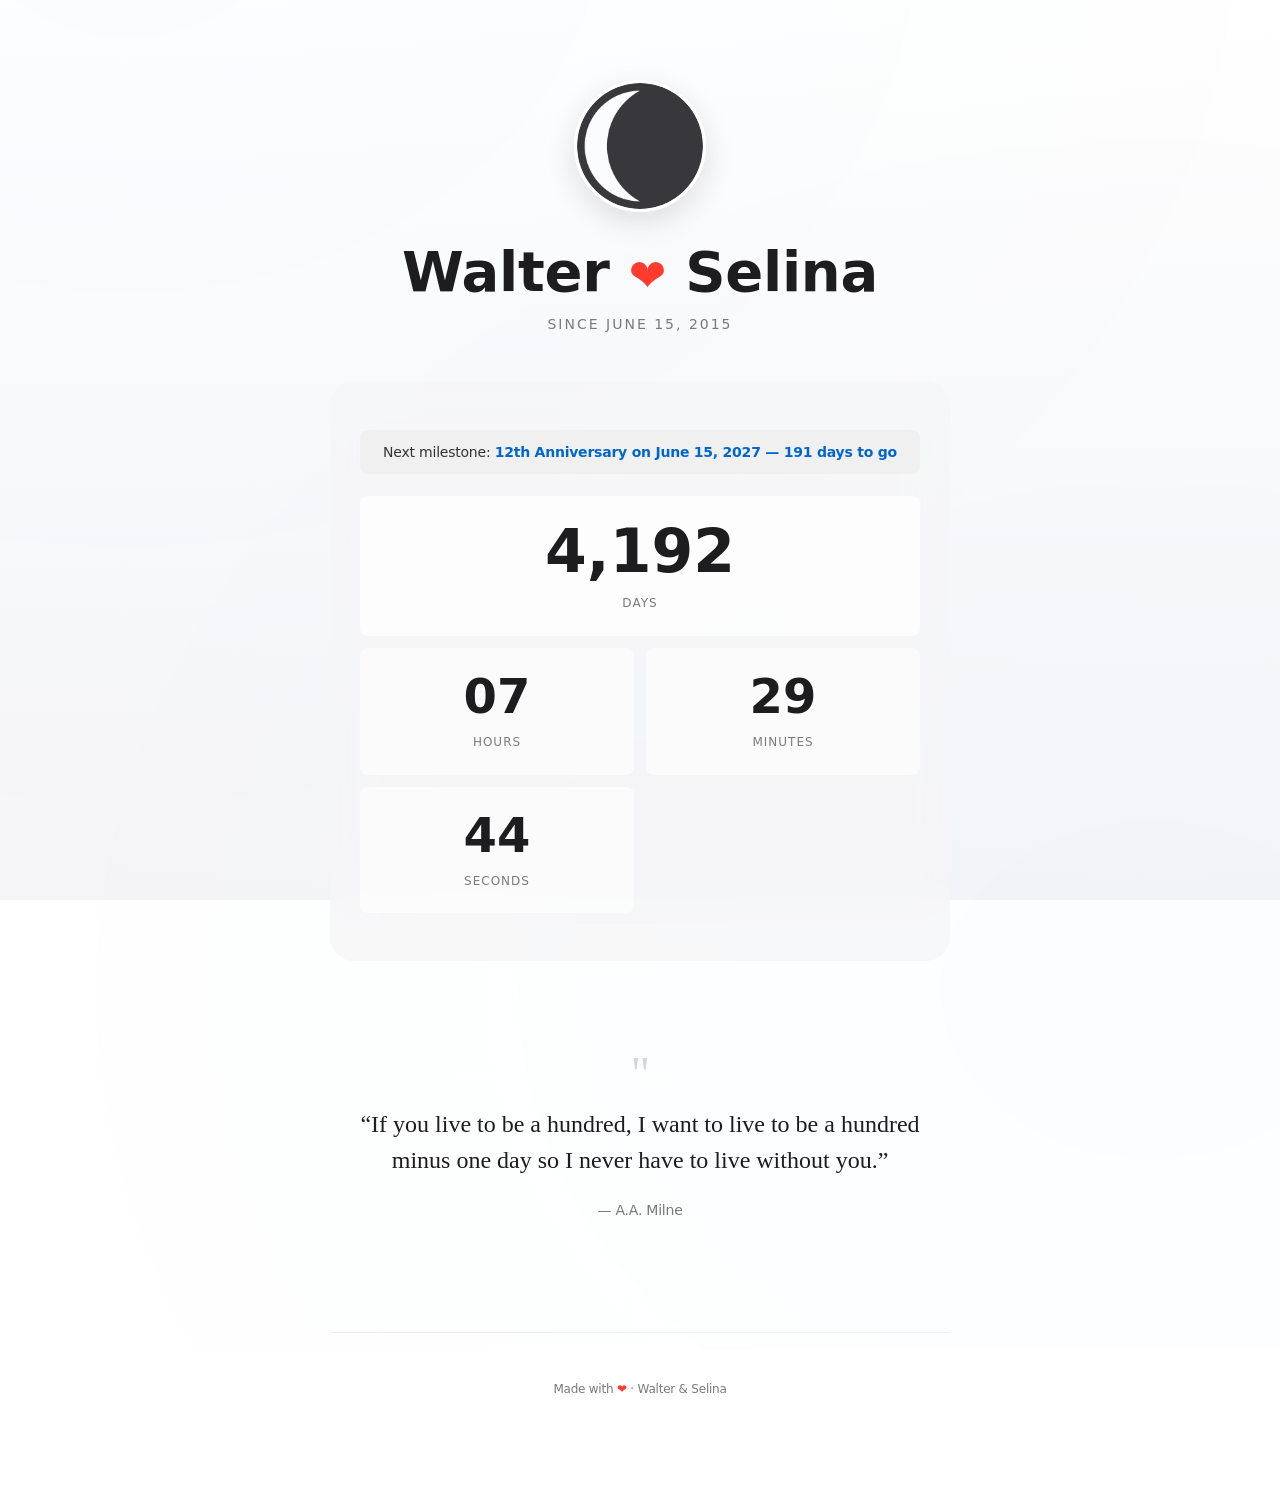
==== commit 7b842288: "💄 style: add subtle Apple-style ambient background - Gradient from pure white to parchment (#f5f5f7)" ====
--- a/index.html
+++ b/index.html
@@ -96,12 +96,33 @@
             line-height: 1.47;
             letter-spacing: -0.374px;
             color: var(--ink);
-            background: var(--canvas);
+            background: linear-gradient(180deg, var(--canvas) 0%, var(--canvas-parchment) 100%);
+            background-attachment: fixed;
             overflow-x: hidden;
             min-height: 100dvh;
             display: flex;
             flex-direction: column;
             align-items: center;
+        }
+
+        /* Subtle Apple-style ambient background pattern */
+        body::before {
+            content: '';
+            position: fixed;
+            top: -50%;
+            left: -50%;
+            width: 200%;
+            height: 200%;
+            background: radial-gradient(ellipse at 30% 20%, rgba(0, 102, 204, 0.015) 0%, transparent 50%),
+                        radial-gradient(ellipse at 70% 80%, rgba(0, 102, 204, 0.01) 0%, transparent 50%);
+            pointer-events: none;
+            z-index: -1;
+            animation: ambientDrift 60s ease-in-out infinite alternate;
+        }
+
+        @keyframes ambientDrift {
+            0% { transform: translate(0, 0) rotate(0deg); }
+            100% { transform: translate(-2%, -1%) rotate(3deg); }
         }
 
         /* --- Confetti Canvas (fixed overlay) --- */
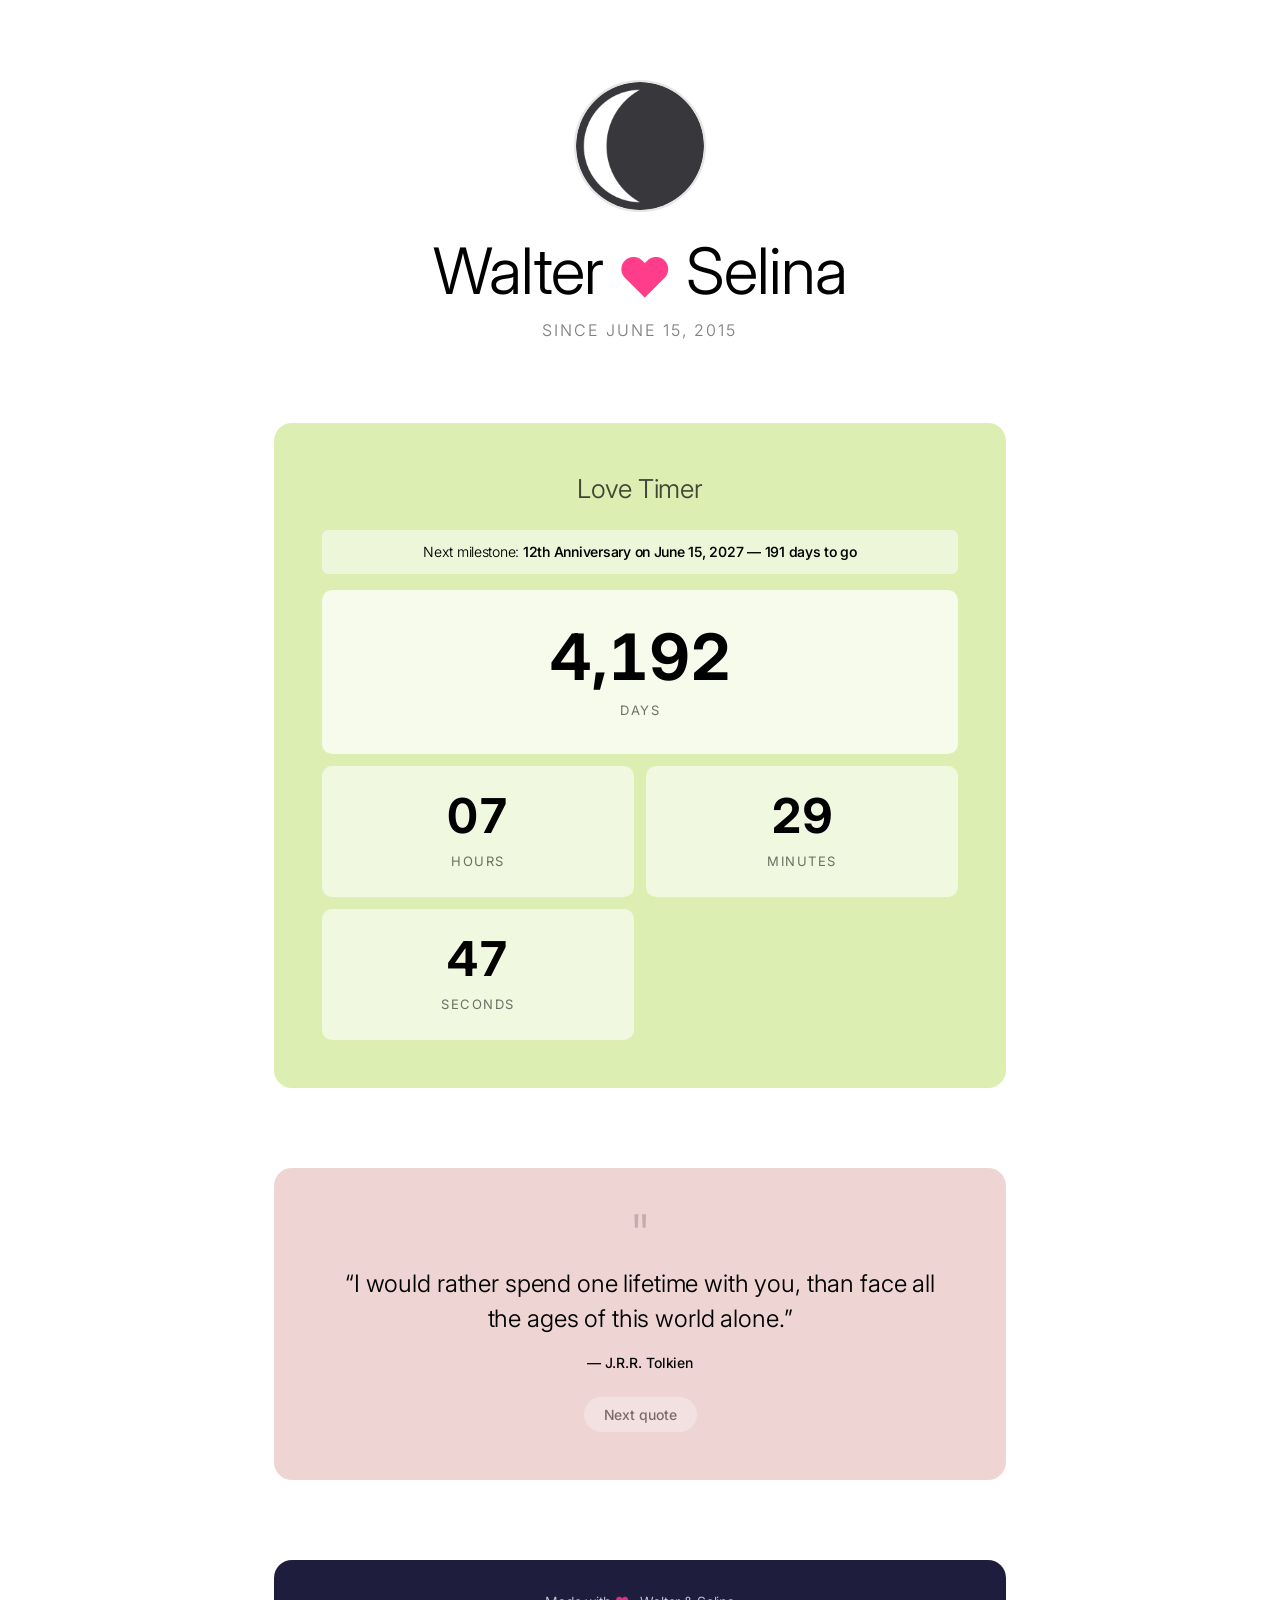
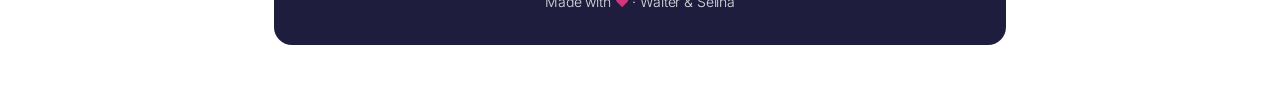
==== commit f6e1c954: "♻️ redesign: Figma DESIGN.md style for love timer homepage Complete visual overhaul inspired by Figm" ====
--- a/index.html
+++ b/index.html
@@ -35,537 +35,15 @@
     <link rel="icon" type="image/png" href="/favicon.png">
     <link rel="apple-touch-icon" href="/assets/img/favicons/apple-icon-precomposed.png">
 
-    <style>
-        /* =========================================================
-           Apple Design Tokens — Walter ❤️ Selina Love Timer
-           Inspired by Apple's DESIGN.md
-           ========================================================= */
+    <!-- Preconnect for Google Fonts (Inter) -->
+    <link rel="preconnect" href="https://fonts.googleapis.com">
+    <link rel="preconnect" href="https://fonts.gstatic.com" crossorigin>
 
-        /* --- Apple Color Tokens --- */
-        :root {
-            --canvas: #ffffff;
-            --canvas-parchment: #f5f5f7;
-            --ink: #1d1d1f;
-            --ink-muted-80: #333333;
-            --ink-muted-48: #7a7a7a;
-            --primary: #0066cc;
-            --primary-focus: #0071e3;
-            --primary-on-dark: #2997ff;
-            --hairline: #e0e0e0;
-            --divider-soft: #f0f0f0;
+    <!-- Inter variable font — figmaSans substitute -->
+    <link href="https://fonts.googleapis.com/css2?family=Inter:opsz,wght@14..32,320;14..32,330;14..32,340;14..32,400;14..32,480;14..32,540;14..32,700&display=swap" rel="stylesheet">
 
-            /* Typography tokens */
-            --font-display: "SF Pro Display", "SF Pro Text", system-ui, -apple-system, BlinkMacSystemFont, "Helvetica Neue", sans-serif;
-            --font-body: "SF Pro Text", "SF Pro Display", system-ui, -apple-system, BlinkMacSystemFont, "Helvetica Neue", sans-serif;
-
-            /* Rounded tokens */
-            --radius-sm: 8px;
-            --radius-md: 14px;
-            --radius-lg: 18px;
-            --radius-xl: 24px;
-            --radius-pill: 9999px;
-
-            /* Spacing tokens */
-            --space-xs: 5px;
-            --space-sm: 12px;
-            --space-md: 22px;
-            --space-lg: 30px;
-            --space-xl: 48px;
-            --space-2xl: 64px;
-            --space-3xl: 80px;
-            --space-section: 100px;
-        }
-
-        /* --- Reset --- */
-        *, *::before, *::after {
-            margin: 0;
-            padding: 0;
-            box-sizing: border-box;
-        }
-
-        html {
-            -webkit-font-smoothing: antialiased;
-            -moz-osx-font-smoothing: grayscale;
-            text-rendering: optimizeLegibility;
-        }
-
-        body {
-            font-family: var(--font-body);
-            font-size: 17px;
-            font-weight: 400;
-            line-height: 1.47;
-            letter-spacing: -0.374px;
-            color: var(--ink);
-            background: linear-gradient(180deg, var(--canvas) 0%, var(--canvas-parchment) 100%);
-            background-attachment: fixed;
-            overflow-x: hidden;
-            min-height: 100dvh;
-            display: flex;
-            flex-direction: column;
-            align-items: center;
-        }
-
-        /* Subtle Apple-style ambient background pattern */
-        body::before {
-            content: '';
-            position: fixed;
-            top: -50%;
-            left: -50%;
-            width: 200%;
-            height: 200%;
-            background: radial-gradient(ellipse at 30% 20%, rgba(0, 102, 204, 0.015) 0%, transparent 50%),
-                        radial-gradient(ellipse at 70% 80%, rgba(0, 102, 204, 0.01) 0%, transparent 50%);
-            pointer-events: none;
-            z-index: -1;
-            animation: ambientDrift 60s ease-in-out infinite alternate;
-        }
-
-        @keyframes ambientDrift {
-            0% { transform: translate(0, 0) rotate(0deg); }
-            100% { transform: translate(-2%, -1%) rotate(3deg); }
-        }
-
-        /* --- Confetti Canvas (fixed overlay) --- */
-        #confettiCanvas {
-            position: fixed;
-            top: 0;
-            left: 0;
-            width: 100%;
-            height: 100%;
-            pointer-events: none;
-            z-index: 100;
-        }
-
-        /* --- Main Container --- */
-        main {
-            width: 100%;
-            max-width: 680px;
-            padding: var(--space-3xl) var(--space-lg) var(--space-2xl);
-            display: flex;
-            flex-direction: column;
-            align-items: center;
-        }
-
-        /* =========================================================
-           Profile Section
-           ========================================================= */
-
-        .profile-section {
-            display: flex;
-            flex-direction: column;
-            align-items: center;
-            text-align: center;
-            padding-bottom: var(--space-xl);
-        }
-
-        .avatar {
-            width: 132px;
-            height: 132px;
-            border-radius: 50%;
-            border: 3px solid var(--canvas);
-            box-shadow: 0 10px 30px rgba(0, 0, 0, 0.12);
-            margin-bottom: var(--space-lg);
-            display: block;
-            /* product photo — single shadow allowed */
-        }
-
-        .hero-name {
-            font-family: var(--font-display);
-            font-size: 48px;
-            font-weight: 600;
-            line-height: 1.07;
-            letter-spacing: -0.28px;
-            color: var(--ink);
-            margin-bottom: var(--space-sm);
-        }
-
-        .hero-name .heart-emoji {
-            display: inline-block;
-            font-size: 0.8em;
-            vertical-align: middle;
-            color: #ff3b30;
-        }
-
-        .since-date {
-            font-family: var(--font-body);
-            font-size: 14px;
-            font-weight: 400;
-            line-height: 1.43;
-            letter-spacing: -0.224px;
-            color: var(--ink-muted-48);
-            text-transform: uppercase;
-            letter-spacing: 2px;
-        }
-
-        /* =========================================================
-           Anniversary Banner
-           ========================================================= */
-
-        .anniversary-banner {
-            display: none;
-            width: 100%;
-            text-align: center;
-            padding: var(--space-lg) var(--space-md);
-            margin-bottom: var(--space-md);
-            background: var(--canvas-parchment);
-            border-radius: var(--radius-xl);
-            animation: fadeScaleIn 0.8s ease both;
-        }
-
-        .anniversary-banner.is-visible {
-            display: block;
-        }
-
-        .anniversary-title {
-            font-family: var(--font-display);
-            font-size: 28px;
-            font-weight: 600;
-            line-height: 1.14;
-            letter-spacing: 0.196px;
-            color: var(--primary);
-            margin-bottom: var(--space-xs);
-        }
-
-        .anniversary-subtitle {
-            font-family: var(--font-body);
-            font-size: 14px;
-            font-weight: 400;
-            line-height: 1.43;
-            letter-spacing: -0.224px;
-            color: var(--ink-muted-48);
-        }
-
-        @keyframes fadeScaleIn {
-            from {
-                opacity: 0;
-                transform: scale(0.96);
-            }
-            to {
-                opacity: 1;
-                transform: scale(1);
-            }
-        }
-
-        /* =========================================================
-           Timer Card — Frosted Glass
-           ========================================================= */
-
-        .timer-card {
-            width: 100%;
-            background: rgba(245, 245, 247, 0.72);
-            backdrop-filter: blur(20px) saturate(180%);
-            -webkit-backdrop-filter: blur(20px) saturate(180%);
-            border-radius: var(--radius-xl);
-            padding: var(--space-xl) var(--space-lg);
-            margin-bottom: var(--space-2xl);
-            /* No shadow — UI chrome does not cast shadows in Apple design */
-        }
-
-        .milestone-info {
-            display: none;
-            text-align: center;
-            margin-bottom: var(--space-md);
-            padding: var(--space-sm) var(--space-md);
-            background: var(--divider-soft);
-            border-radius: var(--radius-sm);
-            font-size: 14px;
-            font-weight: 400;
-            line-height: 1.43;
-            letter-spacing: -0.224px;
-            color: var(--ink-muted-80);
-        }
-
-        .milestone-info.is-visible {
-            display: block;
-        }
-
-        .milestone-value {
-            color: var(--primary);
-            font-weight: 600;
-        }
-
-        /* --- Timer Grid --- */
-        .timer-grid {
-            display: grid;
-            grid-template-columns: 1fr 1fr;
-            gap: var(--space-sm);
-        }
-
-        .timer-item {
-            background: rgba(255, 255, 255, 0.55);
-            border-radius: var(--radius-sm);
-            padding: var(--space-md) var(--space-sm);
-            text-align: center;
-            /* No shadow — Apple rule */
-        }
-
-        .timer-item.days {
-            grid-column: 1 / -1;
-            background: rgba(255, 255, 255, 0.7);
-        }
-
-        .timer-value {
-            font-family: var(--font-display);
-            font-size: 40px;
-            font-weight: 600;
-            line-height: 1.1;
-            letter-spacing: 0;
-            font-variant-numeric: tabular-nums;
-            display: block;
-            color: var(--ink);
-            margin-bottom: var(--space-xs);
-        }
-
-        .timer-item.days .timer-value {
-            font-size: 52px;
-        }
-
-        .timer-label {
-            font-family: var(--font-body);
-            font-size: 12px;
-            font-weight: 400;
-            line-height: 1.0;
-            letter-spacing: -0.12px;
-            color: var(--ink-muted-48);
-            text-transform: uppercase;
-            letter-spacing: 1px;
-        }
-
-        /* Anniversary glow (very subtle, on border only) */
-        .timer-card.is-anniversary {
-            border: 1.5px solid var(--primary);
-        }
-
-        /* =========================================================
-           Quote Section
-           ========================================================= */
-
-        .quote-section {
-            width: 100%;
-            text-align: center;
-            cursor: pointer;
-            padding: var(--space-lg) var(--space-md);
-            margin-bottom: var(--space-xl);
-            border-radius: var(--radius-lg);
-            transition: background 0.2s ease;
-            min-height: 120px;
-            display: flex;
-            flex-direction: column;
-            align-items: center;
-            justify-content: center;
-            outline: none;
-        }
-
-        .quote-section:hover,
-        .quote-section:focus-visible {
-            background: var(--canvas-parchment);
-        }
-
-        .quote-section:focus-visible {
-            outline: 2px solid var(--primary-focus);
-            outline-offset: 2px;
-        }
-
-        .quote-mark {
-            font-family: "Georgia", "Times New Roman", serif;
-            font-size: 48px;
-            font-weight: 400;
-            line-height: 0.8;
-            color: var(--ink-muted-48);
-            opacity: 0.3;
-            margin-bottom: var(--space-sm);
-            user-select: none;
-        }
-
-        .quote-text {
-            font-family: "Georgia", "Times New Roman", serif;
-            font-size: 22px;
-            font-weight: 400;
-            line-height: 1.5;
-            letter-spacing: 0;
-            color: var(--ink);
-            transition: opacity 0.3s ease;
-            max-width: 580px;
-            margin: 0 auto;
-        }
-
-        .quote-author {
-            font-family: var(--font-body);
-            font-size: 14px;
-            font-weight: 400;
-            line-height: 1.43;
-            letter-spacing: -0.224px;
-            color: var(--ink-muted-48);
-            margin-top: var(--space-md);
-            transition: opacity 0.3s ease;
-        }
-
-        .quote-hint {
-            font-family: var(--font-body);
-            font-size: 12px;
-            font-weight: 400;
-            line-height: 1.0;
-            letter-spacing: -0.12px;
-            color: var(--primary);
-            margin-top: var(--space-md);
-            opacity: 0;
-            transition: opacity 0.2s ease;
-        }
-
-        .quote-section:hover .quote-hint,
-        .quote-section:focus-visible .quote-hint {
-            opacity: 0.7;
-        }
-
-        /* =========================================================
-           Footer
-           ========================================================= */
-
-        .page-footer {
-            width: 100%;
-            max-width: 680px;
-            padding: var(--space-xl) var(--space-lg);
-            text-align: center;
-            border-top: 1px solid var(--divider-soft);
-            margin-top: auto;
-        }
-
-        .footer-text {
-            font-family: var(--font-body);
-            font-size: 12px;
-            font-weight: 400;
-            line-height: 1.43;
-            letter-spacing: -0.224px;
-            color: var(--ink-muted-48);
-        }
-
-        .footer-heart {
-            color: #ff3b30;
-        }
-
-        /* =========================================================
-           Responsive
-           ========================================================= */
-
-        @media (max-width: 734px) {
-            main {
-                padding: var(--space-2xl) var(--space-md) var(--space-xl);
-            }
-
-            .hero-name {
-                font-size: 36px;
-                letter-spacing: -0.2px;
-            }
-
-            .avatar {
-                width: 108px;
-                height: 108px;
-                margin-bottom: var(--space-md);
-            }
-
-            .timer-card {
-                padding: var(--space-lg) var(--space-md);
-            }
-
-            .timer-value {
-                font-size: 32px;
-            }
-
-            .timer-item.days .timer-value {
-                font-size: 40px;
-            }
-
-            .timer-grid {
-                gap: var(--space-xs);
-            }
-
-            .timer-item {
-                padding: var(--space-sm) var(--space-xs);
-            }
-
-            .quote-text {
-                font-size: 19px;
-            }
-        }
-
-        @media (max-width: 480px) {
-            .hero-name {
-                font-size: 28px;
-                letter-spacing: -0.15px;
-            }
-
-            .avatar {
-                width: 88px;
-                height: 88px;
-            }
-
-            .timer-value {
-                font-size: 26px;
-            }
-
-            .timer-item.days .timer-value {
-                font-size: 34px;
-            }
-
-            .timer-label {
-                font-size: 10px;
-            }
-
-            .quote-text {
-                font-size: 17px;
-            }
-
-            .anniversary-title {
-                font-size: 22px;
-            }
-        }
-
-        @media (min-width: 1068px) {
-            .hero-name {
-                font-size: 56px;
-            }
-
-            .timer-value {
-                font-size: 48px;
-            }
-
-            .timer-item.days .timer-value {
-                font-size: 60px;
-            }
-
-            .quote-text {
-                font-size: 24px;
-            }
-        }
-
-        /* =========================================================
-           Utility Animations
-           ========================================================= */
-
-        @keyframes fadeIn {
-            from { opacity: 0; }
-            to   { opacity: 1; }
-        }
-
-        @keyframes slideUp {
-            from {
-                opacity: 0;
-                transform: translateY(12px);
-            }
-            to {
-                opacity: 1;
-                transform: translateY(0);
-            }
-        }
-
-        .animate-in {
-            animation: slideUp 0.6s ease both;
-        }
-
-        .animate-in-delay-1 { animation-delay: 0.1s; }
-        .animate-in-delay-2 { animation-delay: 0.2s; }
-        .animate-in-delay-3 { animation-delay: 0.3s; }
-    </style>
+    <!-- Figma Design Stylesheet -->
+    <link rel="stylesheet" href="assets/css/love-timer.css">
 </head>
 <body>
 
@@ -574,18 +52,21 @@
 
     <!-- Main Content -->
     <main>
-        <!-- Profile -->
+
+        <!-- ── Profile Section ── White Canvas Hero -->
         <section class="profile-section animate-in animate-in-delay-1">
             <img src="assets/img/logo.png" alt="Walter & Selina" class="avatar" width="132" height="132">
             <h1 class="hero-name">Walter <span class="heart-emoji" role="img" aria-label="love">❤️</span> Selina</h1>
             <p class="since-date">Since June 15, 2015</p>
         </section>
 
-        <!-- Anniversary Banner -->
-        <div id="anniversaryBanner" class="anniversary-banner" aria-live="polite"></div>
+        <!-- ── Anniversary Banner ── Lilac Color Block -->
+        <div id="anniversaryBanner" class="anniversary-banner animate-in animate-in-delay-2" aria-live="polite"></div>
 
-        <!-- Timer Card (Frosted Glass) -->
-        <div class="timer-card animate-in animate-in-delay-2" id="timerCard">
+        <!-- ── Timer Section ── Lime Color Block -->
+        <section class="timer-block animate-in animate-in-delay-2" id="timerBlock">
+            <h2 class="timer-block-title">Love Timer</h2>
+
             <div id="milestoneInfo" class="milestone-info"></div>
 
             <div class="timer-grid">
@@ -606,309 +87,31 @@
                     <span class="timer-label">Seconds</span>
                 </div>
             </div>
-        </div>
+        </section>
 
-        <!-- Quote Section -->
-        <div class="quote-section animate-in animate-in-delay-3"
-             id="loveQuote"
-             role="button"
-             tabindex="0"
-             aria-label="Click to see another love quote">
+        <!-- ── Quote Section ── Pink Color Block -->
+        <section class="quote-block animate-in animate-in-delay-3"
+                 id="loveQuote"
+                 role="button"
+                 tabindex="0"
+                 aria-label="Click to see another love quote">
             <div class="quote-mark" aria-hidden="true">"</div>
             <div class="quote-text" id="quoteText">Loading...</div>
             <div class="quote-author" id="quoteAuthor"></div>
-            <div class="quote-hint">Click for another quote</div>
-        </div>
+            <div class="quote-hint">
+                <span class="quote-hint-btn">Next quote</span>
+            </div>
+        </section>
 
-        <!-- Footer -->
+        <!-- ── Footer ── Navy Inverse Color Block -->
         <footer class="page-footer">
             <p class="footer-text">Made with <span class="footer-heart">❤️</span> &middot; Walter &amp; Selina</p>
         </footer>
+
     </main>
 
-    <script>
-        /* =========================================================
-           Walter ❤️ Selina Love Timer — Apple Style
-           All functionality preserved: timer, quotes, confetti, anniversaries
-           ========================================================= */
-
-        (function () {
-            'use strict';
-
-            // ─── Configuration ───────────────────────────────────────
-            const MEET_DATE = new Date(2015, 5, 15, 0, 0, 0);
-            const MS_DAY  = 86400000;
-            const MS_HOUR = 3600000;
-            const MS_MIN  = 60000;
-            const MS_SEC  = 1000;
-
-            // ─── Love Quotes ─────────────────────────────────────────
-            const loveQuotes = [
-                { text: "Love is composed of a single soul inhabiting two bodies.", author: "Aristotle" },
-                { text: "The best thing to hold onto in life is each other.", author: "Audrey Hepburn" },
-                { text: "I have found the one whom my soul loves.", author: "Song of Solomon" },
-                { text: "In all the world, there is no heart for me like yours.", author: "Maya Angelou" },
-                { text: "To love and be loved is to feel the sun from both sides.", author: "David Viscott" },
-                { text: "You don't love someone for their looks, or their clothes, or for their fancy car, but because they sing a song only you can hear.", author: "Oscar Wilde" },
-                { text: "If I know what love is, it is because of you.", author: "Hermann Hesse" },
-                { text: "I would rather spend one lifetime with you, than face all the ages of this world alone.", author: "J.R.R. Tolkien" },
-                { text: "You are my sun, my moon, and all my stars.", author: "E.E. Cummings" },
-                { text: "Being deeply loved by someone gives you strength, while loving someone deeply gives you courage.", author: "Lao Tzu" },
-                { text: "Love isn't something you find. Love is something that finds you.", author: "Loretta Young" },
-                { text: "The greatest thing you'll ever learn is just to love and be loved in return.", author: "Eden Ahbez" },
-                { text: "I saw that you were perfect, and so I loved you. Then I saw that you were not perfect and I loved you even more.", author: "Angelita Lim" },
-                { text: "You are the finest, loveliest, tenderest, and most beautiful person I have ever known—and even that is an understatement.", author: "F. Scott Fitzgerald" },
-                { text: "For the two of us, home isn't a place. It is a person. And we are finally home.", author: "Stephanie Perkins" },
-                { text: "I've tried so many times to think of a new way to say it, and it's still I love you.", author: "Zelda Fitzgerald" },
-                { text: "I swear I couldn't love you more than I do right now, and yet I know I will tomorrow.", author: "Leo Christopher" },
-                { text: "If you live to be a hundred, I want to live to be a hundred minus one day so I never have to live without you.", author: "A.A. Milne" },
-                { text: "To the world you may be one person, but to one person you are the world.", author: "Bill Wilson" },
-                { text: "Love is not about how many days, months, or years you have been together. Love is about how much you love each other every single day.", author: "Unknown" }
-            ];
-
-            // ─── DOM Cache ───────────────────────────────────────────
-            const $ = (sel, ctx) => (ctx || document).querySelector(sel);
-
-            const els = {
-                days:      $('#days'),
-                hours:     $('#hours'),
-                minutes:   $('#minutes'),
-                seconds:   $('#seconds'),
-                quote:     $('#loveQuote'),
-                quoteText: $('#quoteText'),
-                quoteAuthor: $('#quoteAuthor'),
-                banner:    $('#anniversaryBanner'),
-                milestone: $('#milestoneInfo'),
-                timerCard: $('#timerCard'),
-                canvas:    $('#confettiCanvas')
-            };
-
-            let lastQuoteIdx = -1;
-
-            // ─── Timer ───────────────────────────────────────────────
-            function updateTimer() {
-                var now = Date.now();
-                var diff = now - MEET_DATE.getTime();
-
-                var days    = Math.floor(diff / MS_DAY);
-                var hours   = Math.floor((diff % MS_DAY) / MS_HOUR);
-                var minutes = Math.floor((diff % MS_HOUR) / MS_MIN);
-                var seconds = Math.floor((diff % MS_MIN) / MS_SEC);
-
-                if (els.days)    els.days.textContent    = days.toLocaleString();
-                if (els.hours)   els.hours.textContent   = String(hours).padStart(2, '0');
-                if (els.minutes) els.minutes.textContent = String(minutes).padStart(2, '0');
-                if (els.seconds) els.seconds.textContent = String(seconds).padStart(2, '0');
-            }
-
-            // ─── Quotes ──────────────────────────────────────────────
-            function showQuote() {
-                if (!els.quoteText || !els.quoteAuthor) return;
-
-                var idx;
-                if (loveQuotes.length > 1) {
-                    do { idx = Math.floor(Math.random() * loveQuotes.length); }
-                    while (idx === lastQuoteIdx);
-                } else {
-                    idx = 0;
-                }
-                lastQuoteIdx = idx;
-                var q = loveQuotes[idx];
-
-                // Crossfade
-                els.quoteText.style.opacity = '0';
-                els.quoteAuthor.style.opacity = '0';
-
-                setTimeout(function () {
-                    els.quoteText.textContent = '\u201c' + q.text + '\u201d';
-                    els.quoteAuthor.textContent = '\u2014 ' + q.author;
-                    els.quoteText.style.opacity = '1';
-                    els.quoteAuthor.style.opacity = '1';
-                }, 250);
-            }
-
-            // ─── Anniversary ─────────────────────────────────────────
-            function getOrdinal(n) {
-                var s = ['th', 'st', 'nd', 'rd'];
-                var v = n % 100;
-                return n + (s[(v - 20) % 10] || s[v] || s[0]);
-            }
-
-            function getAnniversaryInfo() {
-                var now = new Date();
-                var y = now.getFullYear();
-                var m = now.getMonth();
-                var d = now.getDate();
-
-                var my = MEET_DATE.getFullYear();
-                var mm = MEET_DATE.getMonth();
-                var md = MEET_DATE.getDate();
-
-                var years = y - my;
-                var isAnniv = (m === mm && d === md);
-
-                var next = new Date(y, mm, md);
-                if (next < now) next = new Date(y + 1, mm, md);
-                var daysUntil = Math.ceil((next - now) / MS_DAY);
-
-                return { isAnniversary: isAnniv, years: years, nextDate: next, daysUntil: daysUntil };
-            }
-
-            function initMilestones() {
-                var info = getAnniversaryInfo();
-                var banner = els.banner;
-                var milestone = els.milestone;
-                var card = els.timerCard;
-
-                if (info.isAnniversary && info.years > 0) {
-                    // Show banner
-                    var ord = getOrdinal(info.years);
-                    banner.innerHTML =
-                        '<div class="anniversary-title">Happy ' + ord + ' Anniversary!</div>' +
-                        '<div class="anniversary-subtitle">' + info.years + ' years of love and counting</div>';
-                    banner.classList.add('is-visible');
-
-                    // Card glow
-                    if (card) card.classList.add('is-anniversary');
-
-                    // Launch confetti
-                    if (els.canvas) {
-                        startConfetti(els.canvas, 10000);
-                    }
-                } else {
-                    // Show milestone countdown
-                    var nextOrd = getOrdinal(info.years + 1);
-                    var dateStr = info.nextDate.toLocaleDateString('en-US', {
-                        month: 'long', day: 'numeric', year: 'numeric'
-                    });
-                    milestone.innerHTML =
-                        '<span class="milestone-label">Next milestone:</span> ' +
-                        '<span class="milestone-value">' + nextOrd + ' Anniversary on ' + dateStr +
-                        ' \u2014 ' + info.daysUntil + ' days to go</span>';
-                    milestone.classList.add('is-visible');
-                }
-            }
-
-            // ─── Confetti Particle System ────────────────────────────
-            function startConfetti(canvas, duration) {
-                var ctx = canvas.getContext('2d');
-                var W, H;
-                var particles = [];
-                var running = true;
-                var endTime = Date.now() + duration;
-
-                function resize() {
-                    W = canvas.width  = window.innerWidth;
-                    H = canvas.height = window.innerHeight;
-                }
-                resize();
-                window.addEventListener('resize', resize);
-
-                var colors = ['#0066cc', '#0071e3', '#2997ff', '#ffffff', '#ff3b30', '#ff9500'];
-
-                function createParticle() {
-                    var isHeart = Math.random() < 0.25;
-                    return {
-                        x: Math.random() * W,
-                        y: -15,
-                        size: Math.random() * 7 + 3,
-                        speedY: Math.random() * 3 + 1.5,
-                        speedX: Math.random() * 2 - 1,
-                        rot: Math.random() * 360,
-                        rotSpeed: Math.random() * 6 - 3,
-                        color: colors[Math.floor(Math.random() * colors.length)],
-                        opacity: 1,
-                        isHeart: isHeart
-                    };
-                }
-
-                function drawHeart(c, x, y, s) {
-                    c.beginPath();
-                    var t = s * 0.3;
-                    c.moveTo(x, y + t);
-                    c.bezierCurveTo(x, y, x - s/2, y, x - s/2, y + t);
-                    c.bezierCurveTo(x - s/2, y + (s+t)/2, x, y + s*0.8, x, y + s);
-                    c.bezierCurveTo(x, y + s*0.8, x + s/2, y + (s+t)/2, x + s/2, y + t);
-                    c.bezierCurveTo(x + s/2, y, x, y, x, y + t);
-                    c.closePath();
-                    c.fill();
-                }
-
-                function animate() {
-                    if (!running && particles.length === 0) {
-                        ctx.clearRect(0, 0, W, H);
-                        return;
-                    }
-                    ctx.clearRect(0, 0, W, H);
-                    for (var i = particles.length - 1; i >= 0; i--) {
-                        var p = particles[i];
-                        p.y += p.speedY;
-                        p.x += p.speedX;
-                        p.rot += p.rotSpeed;
-                        p.opacity -= 0.003;
-
-                        ctx.save();
-                        ctx.globalAlpha = Math.max(0, p.opacity);
-                        ctx.translate(p.x, p.y);
-                        ctx.rotate(p.rot * Math.PI / 180);
-                        ctx.fillStyle = p.color;
-                        if (p.isHeart) {
-                            drawHeart(ctx, 0, 0, p.size);
-                        } else {
-                            ctx.fillRect(-p.size/2, -p.size/2, p.size, p.size * 0.6);
-                        }
-                        ctx.restore();
-
-                        if (p.opacity <= 0 || p.y > H + 20) {
-                            particles.splice(i, 1);
-                        }
-                    }
-                    requestAnimationFrame(animate);
-                }
-
-                // Spawn particles
-                var spawnTimer = setInterval(function () {
-                    if (Date.now() >= endTime) {
-                        clearInterval(spawnTimer);
-                        return;
-                    }
-                    for (var i = 0; i < 3; i++) {
-                        particles.push(createParticle());
-                    }
-                }, 80);
-
-                animate();
-                setTimeout(function () { running = false; }, duration + 2000);
-            }
-
-            // ─── Keyboard ────────────────────────────────────────────
-            function handleQuoteKey(e) {
-                if (e.key === 'Enter' || e.key === ' ') {
-                    e.preventDefault();
-                    showQuote();
-                }
-            }
-
-            // ─── Init ────────────────────────────────────────────────
-            function init() {
-                updateTimer();
-                setInterval(updateTimer, 1000);
-                showQuote();
-                initMilestones();
-
-                if (els.quote) {
-                    els.quote.addEventListener('click', showQuote);
-                    els.quote.addEventListener('keydown', handleQuoteKey);
-                }
-            }
-
-            if (document.readyState === 'loading') {
-                document.addEventListener('DOMContentLoaded', init);
-            } else {
-                init();
-            }
-        })();
-    </script>
+    <!-- Love Timer Script — Figma Style -->
+    <script src="assets/js/love-timer.js"></script>
 
 </body>
 </html>
--- a/assets/css/love-timer.css
+++ b/assets/css/love-timer.css
@@ -0,0 +1,518 @@
+/* =========================================================
+   Walter ❤️ Selina Love Timer — Figma Design Style
+   https://meetwk0916.github.io/
+   Inspired by Figma's DESIGN.md tokens & philosophy
+   ========================================================= */
+
+/* --- Figma Design Tokens --- */
+:root {
+  /* Core */
+  --ink: #000000;
+  --canvas: #ffffff;
+  --inverse-canvas: #000000;
+  --inverse-ink: #ffffff;
+  --hairline: #e6e6e6;
+  --hairline-soft: #f1f1f1;
+  --surface-soft: #f7f7f5;
+
+  /* Color blocks */
+  --block-lime: #dceeb1;
+  --block-lilac: #c5b0f4;
+  --block-cream: #f4ecd6;
+  --block-pink: #efd4d4;
+  --block-mint: #c8e6cd;
+  --block-navy: #1f1d3d;
+
+  /* Accent */
+  --accent-magenta: #ff3d8b;
+  --semantic-success: #1ea64a;
+
+  /* Typography — figmaSans fallback to Inter */
+  --font-figmasans: "Inter", system-ui, -apple-system, sans-serif;
+
+  /* Rounded */
+  --radius-sm: 6px;
+  --radius-md: 10px;
+  --radius-lg: 18px;
+  --radius-pill: 9999px;
+
+  /* Spacing */
+  --space-hair: 1px;
+  --space-xxs: 4px;
+  --space-xs: 8px;
+  --space-sm: 12px;
+  --space-md: 16px;
+  --space-lg: 24px;
+  --space-xl: 32px;
+  --space-xxl: 48px;
+  --space-section: 80px;
+}
+
+/* --- Reset --- */
+*, *::before, *::after {
+  margin: 0;
+  padding: 0;
+  box-sizing: border-box;
+}
+
+html {
+  -webkit-font-smoothing: antialiased;
+  -moz-osx-font-smoothing: grayscale;
+  text-rendering: optimizeLegibility;
+  font-feature-settings: "kern" 1;
+}
+
+body {
+  font-family: var(--font-figmasans);
+  font-size: 18px;
+  font-weight: 320;
+  line-height: 1.45;
+  letter-spacing: -0.26px;
+  color: var(--ink);
+  background: var(--canvas);
+  overflow-x: hidden;
+  min-height: 100dvh;
+  display: flex;
+  flex-direction: column;
+  align-items: center;
+}
+
+/* --- Confetti Canvas --- */
+#confettiCanvas {
+  position: fixed;
+  top: 0;
+  left: 0;
+  width: 100%;
+  height: 100%;
+  pointer-events: none;
+  z-index: 100;
+}
+
+/* --- Main Container --- */
+main {
+  width: 100%;
+  max-width: 780px;
+  padding: var(--space-section) var(--space-lg) var(--space-xxl);
+  display: flex;
+  flex-direction: column;
+  align-items: center;
+}
+
+/* =========================================================
+   Profile Section — White Canvas Hero
+   ========================================================= */
+
+.profile-section {
+  display: flex;
+  flex-direction: column;
+  align-items: center;
+  text-align: center;
+  padding-bottom: var(--space-section);
+}
+
+.avatar {
+  width: 132px;
+  height: 132px;
+  border-radius: 50%;
+  border: 2px solid var(--hairline);
+  margin-bottom: var(--space-lg);
+  display: block;
+  /* No shadow — Figma keeps it flat */
+}
+
+.hero-name {
+  font-family: var(--font-figmasans);
+  font-size: clamp(36px, 8vw, 64px);
+  font-weight: 340;
+  line-height: 1.10;
+  letter-spacing: -0.96px;
+  color: var(--ink);
+  margin-bottom: var(--space-sm);
+}
+
+.hero-name .heart-emoji {
+  display: inline-block;
+  font-size: 0.85em;
+  vertical-align: middle;
+  color: var(--accent-magenta);
+  /* accent-magenta for the heart */
+}
+
+.since-date {
+  font-family: var(--font-figmasans);
+  font-size: 16px;
+  font-weight: 330;
+  line-height: 1.45;
+  letter-spacing: -0.14px;
+  color: var(--ink);
+  text-transform: uppercase;
+  letter-spacing: 2px;
+  opacity: 0.5;
+}
+
+/* =========================================================
+   Anniversary Banner — Lilac Color Block
+   ========================================================= */
+
+.anniversary-banner {
+  display: none;
+  width: 100%;
+  text-align: center;
+  padding: var(--space-lg) var(--space-lg);
+  margin-bottom: var(--space-md);
+  background: var(--block-lilac);
+  border-radius: var(--radius-lg);
+  animation: fadeSlideIn 0.6s ease both;
+}
+
+.anniversary-banner.is-visible {
+  display: block;
+}
+
+.anniversary-title {
+  font-family: var(--font-figmasans);
+  font-size: clamp(22px, 4vw, 28px);
+  font-weight: 540;
+  line-height: 1.35;
+  letter-spacing: -0.26px;
+  color: var(--ink);
+  margin-bottom: var(--space-xs);
+}
+
+.anniversary-subtitle {
+  font-family: var(--font-figmasans);
+  font-size: 16px;
+  font-weight: 330;
+  line-height: 1.45;
+  letter-spacing: -0.14px;
+  color: var(--ink);
+  opacity: 0.65;
+}
+
+@keyframes fadeSlideIn {
+  from { opacity: 0; transform: translateY(8px); }
+  to   { opacity: 1; transform: translateY(0); }
+}
+
+/* =========================================================
+   Timer Color-Block Section — Lime
+   ========================================================= */
+
+.timer-block {
+  width: 100%;
+  background: var(--block-lime);
+  border-radius: var(--radius-lg);
+  padding: var(--space-xxl);
+  margin-bottom: var(--space-section);
+}
+
+.timer-block-title {
+  font-family: var(--font-figmasans);
+  font-size: 26px;
+  font-weight: 340;
+  line-height: 1.35;
+  letter-spacing: -0.26px;
+  text-align: center;
+  color: var(--ink);
+  margin-bottom: var(--space-lg);
+  opacity: 0.7;
+}
+
+.milestone-info {
+  display: none;
+  text-align: center;
+  margin-bottom: var(--space-md);
+  padding: var(--space-sm) var(--space-md);
+  background: rgba(255, 255, 255, 0.5);
+  border-radius: var(--radius-sm);
+  font-family: var(--font-figmasans);
+  font-size: 14px;
+  font-weight: 330;
+  line-height: 1.45;
+  color: var(--ink);
+}
+
+.milestone-info.is-visible {
+  display: block;
+}
+
+.milestone-value {
+  font-weight: 540;
+}
+
+/* --- Timer Grid --- */
+.timer-grid {
+  display: grid;
+  grid-template-columns: 1fr 1fr;
+  gap: var(--space-sm);
+}
+
+.timer-item {
+  background: rgba(255, 255, 255, 0.6);
+  border-radius: var(--radius-md);
+  padding: var(--space-lg) var(--space-md);
+  text-align: center;
+  /* Flat — no shadow */
+}
+
+.timer-item.days {
+  grid-column: 1 / -1;
+  background: rgba(255, 255, 255, 0.75);
+  padding: var(--space-xl) var(--space-md);
+}
+
+.timer-value {
+  font-family: var(--font-figmasans);
+  font-size: clamp(32px, 6vw, 48px);
+  font-weight: 700;
+  line-height: 1.10;
+  letter-spacing: 0;
+  font-variant-numeric: tabular-nums;
+  display: block;
+  color: var(--ink);
+  margin-bottom: var(--space-xxs);
+}
+
+.timer-item.days .timer-value {
+  font-size: clamp(42px, 8vw, 64px);
+  font-weight: 700;
+}
+
+.timer-label {
+  font-family: var(--font-figmasans);
+  font-size: 13px;
+  font-weight: 400;
+  line-height: 1.0;
+  letter-spacing: -0.12px;
+  color: var(--ink);
+  text-transform: uppercase;
+  letter-spacing: 1.5px;
+  opacity: 0.55;
+}
+
+/* Anniversary highlight */
+.timer-block.is-anniversary {
+  outline: 2.5px solid var(--accent-magenta);
+  outline-offset: 3px;
+}
+
+/* =========================================================
+   Quote Color-Block Section — Pink
+   ========================================================= */
+
+.quote-block {
+  width: 100%;
+  background: var(--block-pink);
+  border-radius: var(--radius-lg);
+  padding: var(--space-xxl);
+  margin-bottom: var(--space-section);
+  text-align: center;
+  cursor: pointer;
+  min-height: 200px;
+  display: flex;
+  flex-direction: column;
+  align-items: center;
+  justify-content: center;
+  outline: none;
+  transition: background 0.2s ease;
+}
+
+.quote-block:hover {
+  background: color-mix(in srgb, var(--block-pink) 97%, var(--ink));
+}
+
+.quote-block:focus-visible {
+  outline: 2px solid var(--ink);
+  outline-offset: 2px;
+}
+
+.quote-mark {
+  font-family: var(--font-figmasans);
+  font-size: 56px;
+  font-weight: 340;
+  line-height: 0.7;
+  color: var(--ink);
+  opacity: 0.18;
+  margin-bottom: var(--space-sm);
+  user-select: none;
+}
+
+.quote-text {
+  font-family: var(--font-figmasans);
+  font-size: clamp(18px, 3vw, 24px);
+  font-weight: 340;
+  line-height: 1.45;
+  letter-spacing: -0.14px;
+  color: var(--ink);
+  max-width: 600px;
+  margin: 0 auto;
+  transition: opacity 0.3s ease;
+}
+
+.quote-author {
+  font-family: var(--font-figmasans);
+  font-size: 14px;
+  font-weight: 480;
+  line-height: 1.40;
+  letter-spacing: -0.10px;
+  color: var(--ink);
+  margin-top: var(--space-md);
+  opacity: 0.6;
+  transition: opacity 0.3s ease;
+}
+
+.quote-hint {
+  margin-top: var(--space-lg);
+}
+
+.quote-hint-btn {
+  display: inline-block;
+  font-family: var(--font-figmasans);
+  font-size: 14px;
+  font-weight: 480;
+  line-height: 1.40;
+  letter-spacing: -0.10px;
+  color: var(--ink);
+  background: rgba(255, 255, 255, 0.6);
+  border: none;
+  border-radius: var(--radius-pill);
+  padding: 8px 20px;
+  cursor: pointer;
+  transition: background 0.2s ease, opacity 0.2s ease;
+  opacity: 0.5;
+  outline: none;
+  user-select: none;
+}
+
+.quote-block:hover .quote-hint-btn,
+.quote-block:focus-visible .quote-hint-btn {
+  opacity: 0.85;
+  background: rgba(255, 255, 255, 0.8);
+}
+
+.quote-hint-btn:active {
+  transform: scale(0.97);
+}
+
+/* =========================================================
+   Footer — Navy Inverse Color Block
+   ========================================================= */
+
+.page-footer {
+  width: 100%;
+  background: var(--block-navy);
+  color: var(--inverse-ink);
+  border-radius: var(--radius-lg);
+  padding: var(--space-xl) var(--space-lg);
+  text-align: center;
+  margin-top: auto;
+}
+
+.footer-text {
+  font-family: var(--font-figmasans);
+  font-size: 14px;
+  font-weight: 330;
+  line-height: 1.45;
+  letter-spacing: -0.14px;
+  color: var(--inverse-ink);
+  opacity: 0.8;
+}
+
+.footer-heart {
+  color: var(--accent-magenta);
+}
+
+/* =========================================================
+   Animations
+   ========================================================= */
+
+@keyframes slideUp {
+  from { opacity: 0; transform: translateY(12px); }
+  to   { opacity: 1; transform: translateY(0); }
+}
+
+.animate-in {
+  animation: slideUp 0.5s ease both;
+}
+.animate-in-delay-1 { animation-delay: 0.1s; }
+.animate-in-delay-2 { animation-delay: 0.2s; }
+.animate-in-delay-3 { animation-delay: 0.3s; }
+
+@keyframes fadeIn {
+  from { opacity: 0; }
+  to   { opacity: 1; }
+}
+
+/* =========================================================
+   Responsive
+   ========================================================= */
+
+@media (max-width: 734px) {
+  main {
+    padding: var(--space-xxl) var(--space-md) var(--space-xl);
+  }
+
+  .profile-section {
+    padding-bottom: var(--space-xxl);
+  }
+
+  .avatar {
+    width: 108px;
+    height: 108px;
+    margin-bottom: var(--space-md);
+  }
+
+  .timer-block,
+  .quote-block {
+    padding: var(--space-xl) var(--space-lg);
+    margin-bottom: var(--space-xxl);
+  }
+
+  .timer-item {
+    padding: var(--space-md) var(--space-sm);
+  }
+
+  .timer-item.days {
+    padding: var(--space-lg) var(--space-sm);
+  }
+
+  .timer-grid {
+    gap: var(--space-xs);
+  }
+}
+
+@media (max-width: 480px) {
+  main {
+    padding: var(--space-xl) var(--space-sm) var(--space-lg);
+  }
+
+  .avatar {
+    width: 88px;
+    height: 88px;
+  }
+
+  .timer-block,
+  .quote-block {
+    padding: var(--space-lg) var(--space-md);
+    border-radius: var(--radius-md);
+  }
+
+  .page-footer {
+    border-radius: var(--radius-md);
+    padding: var(--space-lg) var(--space-md);
+  }
+
+  .timer-label {
+    font-size: 11px;
+  }
+
+  .quote-hint-btn {
+    font-size: 13px;
+    padding: 6px 16px;
+  }
+
+  .anniversary-banner {
+    padding: var(--space-md) var(--space-md);
+    border-radius: var(--radius-md);
+  }
+}
